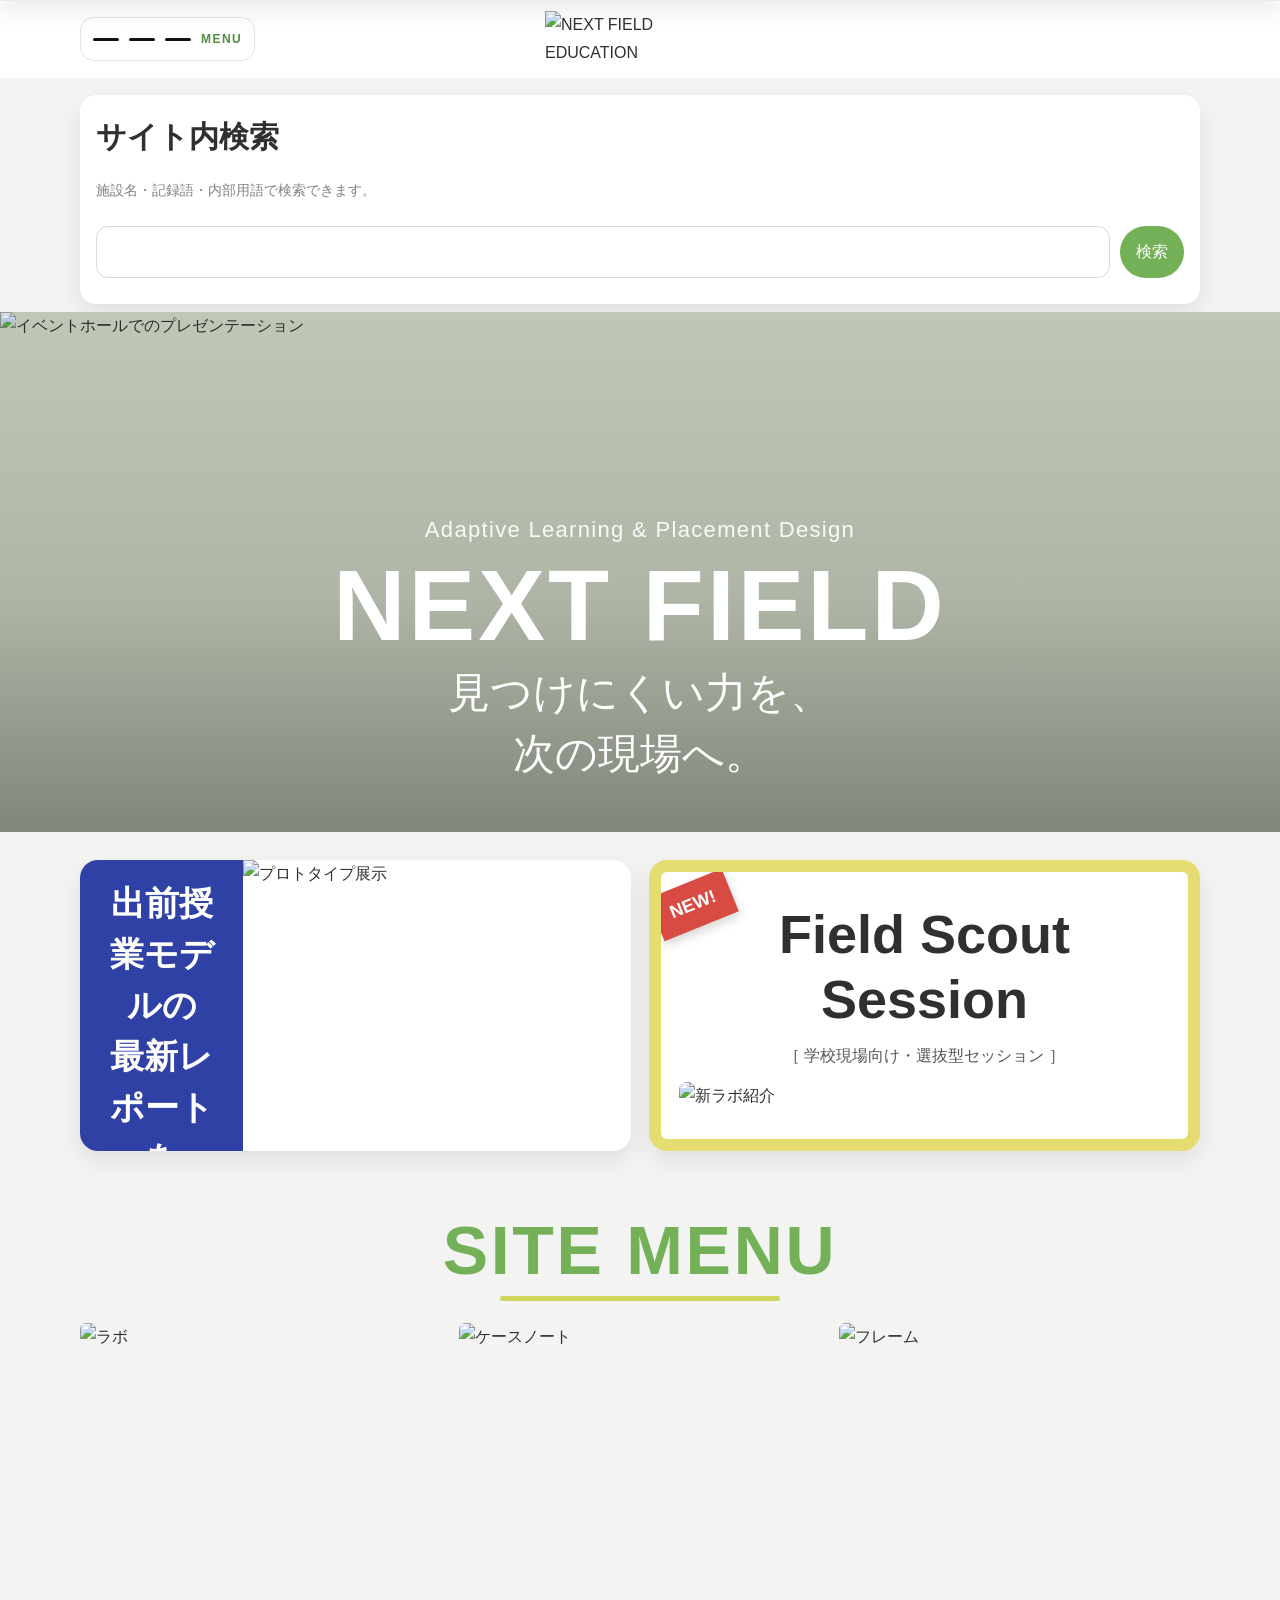
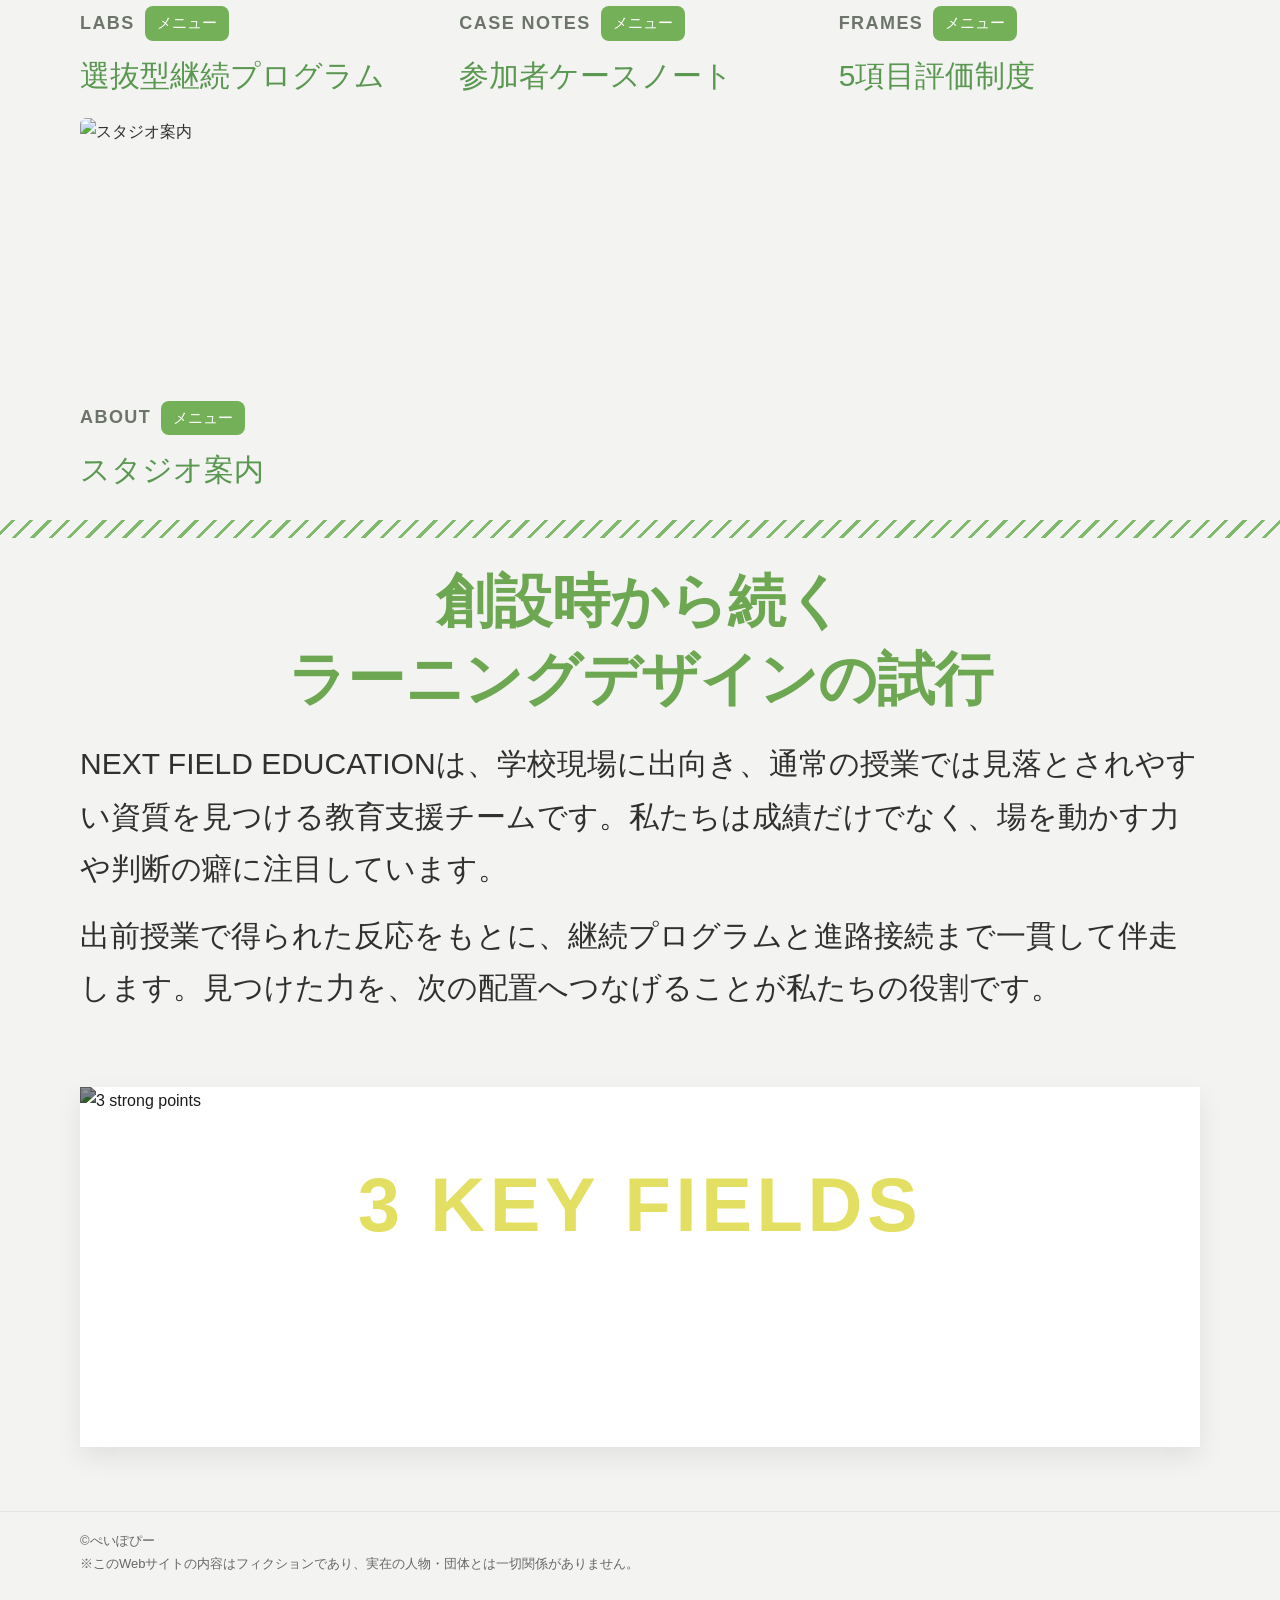
==== index.html @ 7ae996f9 "a" ====
<!doctype html><html lang="ja"><head><meta charset="UTF-8"><meta name="viewport" content="width=device-width, initial-scale=1, viewport-fit=cover"><title>NEXT FIELD EDUCATION</title><meta name="description" content="NEXT FIELD EDUCATIONの架空ラーニングスタジオサイト"><link rel="icon" href="images/img_favicon_64x64.png"><link rel="stylesheet" href="css/style.css"></head><body class="" data-dynamic-title="NEXT FIELD EDUCATION | Subject Evaluation System"><header class="site-header">
  <div class="container site-header-inner">
    <button class="menu-toggle" aria-label="メニューを開く" aria-expanded="false"><span></span><span></span><span></span><em>MENU</em></button>
    <a href="index.html" class="brand"><img src="images/img_logo_400x120.png" alt="NEXT FIELD EDUCATION"></a>
    
  </div>
  <div class="mobile-drawer">
    <nav>
      <a href="index.html">トップ</a>
      <a href="programs.html">ラボ</a>
      <a href="graduates.html">ケースノート</a>
      <a href="research.html">フレーム</a>
      <a href="company.html">スタジオ案内</a>
      <a href="contact.html">コンタクト</a>
    </nav>
  </div>
</header>

<section class="section universal-search-section">
  <div class="container">
    <div class="search-box universal-search-box">
      <div class="search-head">
        <div>
          <h2 style="margin:0">サイト内検索</h2>
          <p class="note">施設名・記録語・内部用語で検索できます。</p>
        </div>
      </div>
      <div class="search-row">
        <input id="site-search" type="search" placeholder="">
        <button id="site-search-btn" class="link-btn">検索</button>
      </div>
      <div id="search-results" class="search-results"></div>
    </div>
  </div>
</section>

<section class="hero"><img src="images/img_hero_1600x900.png" alt="イベントホールでのプレゼンテーション"><div class="hero-copy"><div class="eyebrow">Adaptive Learning &amp; Placement Design</div><h1>NEXT FIELD</h1><p data-stage-copy data-stage-copy-changed="記録の外に、分類不能な反応が残る">見つけにくい力を、<br>次の現場へ。</p></div></section>
<div class="section"><div class="container grid-2">
<article class="card banner-card"><a class="banner-link" href="programs.html"><div class="banner-copy">出前授業モデルの<br>最新レポートを<br>公開しました</div><img src="images/img_program_01_1200x800.png" alt="プロトタイプ展示"></a></article>
<article class="card feature-panel"><div class="ribbon">NEW!</div><h2>Field Scout Session</h2><span class="sub">［ 学校現場向け・選抜型セッション ］</span><img src="images/img_program_02_1200x800.png" alt="新ラボ紹介"></article>
</div></div>

<section class="section">
  <div class="container">
    <h2 class="section-title with-line">SITE MENU</h2>
    <div class="topics-grid menu-topics-grid">
      <article class="topic-card menu-topic-card">
        <a href="programs.html">
          <img src="images/img_program_01_1200x800.png" alt="ラボ">
          <div class="topic-meta"><span>LABS</span><span class="badge">メニュー</span></div>
          <div class="topic-title">選抜型継続プログラム</div>
        </a>
      </article>
      <article class="topic-card menu-topic-card">
        <a href="graduates.html">
          <img src="images/img_graduate_01_800x1000.png" alt="ケースノート">
          <div class="topic-meta"><span>CASE NOTES</span><span class="badge">メニュー</span></div>
          <div class="topic-title">参加者ケースノート</div>
        </a>
      </article>
      <article class="topic-card menu-topic-card">
        <a href="research.html">
          <img src="images/img_research_01_1200x800.png" alt="フレーム">
          <div class="topic-meta"><span>FRAMES</span><span class="badge">メニュー</span></div>
          <div class="topic-title">5項目評価制度</div>
        </a>
      </article>
      <article class="topic-card menu-topic-card">
        <a href="company.html">
          <img src="images/img_company_1200x800.png" alt="スタジオ案内">
          <div class="topic-meta"><span>ABOUT</span><span class="badge">メニュー</span></div>
          <div class="topic-title">スタジオ案内</div>
        </a>
      </article>
    </div>
  </div>
</section>

<div class="zig-divider"></div>
<section class="section text-block"><div class="container"><h3>創設時から続く<br>ラーニングデザインの試行</h3><p>NEXT FIELD EDUCATIONは、学校現場に出向き、通常の授業では見落とされやすい資質を見つける教育支援チームです。私たちは成績だけでなく、場を動かす力や判断の癖に注目しています。</p><p data-stage-copy data-stage-copy-changed="観測対象の反応を抽出し、評価ラベルへ再配置すること。">出前授業で得られた反応をもとに、継続プログラムと進路接続まで一貫して伴走します。見つけた力を、次の配置へつなげることが私たちの役割です。</p></div></section>
<section class="section"><div class="container"><div class="point-hero card"><img src="images/img_research_02_1200x800.png" alt="3 strong points"><div class="overlay"><h2>3 KEY FIELDS</h2><p>学校訪問・選抜・接続の3段階設計</p></div></div></div></section>
<footer class="footer"><div class="container"><div>©ぺいぽぴー</div><div>※このWebサイトの内容はフィクションであり、実在の人物・団体とは一切関係がありません。</div></div></footer><script src="js/config.js"></script><script src="js/script.js"></script><script src="js/effects.js"></script><script src="js/search.js"></script></body></html>
---- css/style.css ----
:root{
  --bg:#f3f3f1;
  --panel:#ffffff;
  --text:#303030;
  --muted:#6e6e6e;
  --line:#dfe2db;
  --brand:#73b057;
  --brand-deep:#4e8f3f;
  --accent:#3946a4;
  --warning:#d7d26a;
  --shadow:0 10px 24px rgba(0,0,0,.08);
  --radius:18px;
  --max:1120px;
}
*{box-sizing:border-box}
html{scroll-behavior:smooth}
body{margin:0;font-family:-apple-system,BlinkMacSystemFont,"Hiragino Sans","Yu Gothic",Meiryo,sans-serif;color:var(--text);background:var(--bg);line-height:1.75;-webkit-text-size-adjust:100%}
body.anomaly-stage{filter:saturate(.92)}
body.anomaly-stage::before{content:"";position:fixed;inset:0;pointer-events:none;background-image:radial-gradient(rgba(0,0,0,.025) 1px, transparent 1px);background-size:3px 3px;opacity:.55;mix-blend-mode:multiply;z-index:999}
img{max-width:100%;display:block} a{text-decoration:none;color:inherit} button{font:inherit}
.container{width:min(calc(100% - 28px),var(--max));margin-inline:auto}
.site-header{position:sticky;top:0;z-index:200;background:rgba(255,255,255,.96);backdrop-filter:blur(8px);border-bottom:1px solid rgba(0,0,0,.06)}
.site-header-inner{height:78px;display:flex;align-items:center;justify-content:space-between;gap:12px}
.brand{display:flex;align-items:center;gap:14px;min-width:0}.brand img{width:190px;max-width:52vw;height:auto}
.menu-toggle,.header-icon{appearance:none;border:0;background:none;padding:10px;border-radius:14px;display:grid;place-items:center;cursor:pointer}
.menu-toggle span{display:block;width:32px;height:3px;background:#111;border-radius:99px;margin:3px 0}
.header-icon{width:46px;height:46px;background:#2f6fed;color:#fff;font-weight:700;font-size:28px}
.mobile-drawer{position:fixed;inset:78px 0 auto 0;background:#fff;border-bottom:1px solid rgba(0,0,0,.08);box-shadow:var(--shadow);transform:translateY(-120%);transition:.25s ease;z-index:190}
.mobile-drawer.open{transform:translateY(0)} .mobile-drawer nav{display:grid;padding:12px 18px 18px;gap:6px}
.mobile-drawer a{padding:12px 10px;border-radius:12px;color:#444}
.mobile-drawer a:hover,.mobile-drawer a.current{background:#f2f6ef;color:var(--brand-deep)}
.hero{position:relative;overflow:hidden;background:#cfd8c6}.hero::after{content:"";position:absolute;inset:0;background:linear-gradient(to top, rgba(0,0,0,.38), rgba(0,0,0,.16) 45%, rgba(0,0,0,.08))}
.hero img{width:100%;height:min(62vw,560px);object-fit:cover}
.hero-copy{position:absolute;inset:auto 0 9% 0;z-index:2;color:#fff;text-align:center;padding-inline:18px}
.hero-copy .eyebrow{font-size:clamp(14px,2.8vw,22px);opacity:.92;letter-spacing:.06em;margin-bottom:6px}
.hero-copy h1{margin:0 0 8px;font-size:clamp(44px,11vw,100px);line-height:1;letter-spacing:.03em}
.hero-copy p{margin:0 auto;max-width:720px;font-size:clamp(17px,4.7vw,42px);line-height:1.45}
.section{padding:28px 0}.grid-2{display:grid;grid-template-columns:1fr;gap:18px}
.card{background:var(--panel);border-radius:var(--radius);box-shadow:var(--shadow);overflow:hidden}
.banner-card{background:#fff;overflow:hidden}.banner-link{display:grid;grid-template-columns:1fr 1fr;align-items:stretch}
.banner-copy{background:#3041a6;color:#fff;display:grid;place-items:center;padding:18px;font-weight:700;font-size:clamp(18px,4.8vw,34px);text-align:center;line-height:1.5}
.banner-card img{width:100%;height:100%;object-fit:cover;aspect-ratio:4/3}
.feature-panel{border:12px solid #e5dc72;background:#fff;padding:18px;position:relative}.ribbon{position:absolute;top:10px;left:-8px;background:#d84b42;color:#fff;font-weight:700;transform:rotate(-22deg);padding:7px 16px;font-size:18px;box-shadow:0 5px 10px rgba(0,0,0,.15)}
.feature-panel h2{margin:12px 0 10px;text-align:center;font-size:clamp(28px,7.2vw,54px);line-height:1.2}.feature-panel .sub{display:block;text-align:center;color:#555;margin-bottom:12px}.feature-panel img{border-radius:8px}
.section-title{color:var(--brand);text-align:center;font-size:clamp(34px,9vw,68px);line-height:1.05;font-weight:800;margin:8px 0 22px;letter-spacing:.04em}
.section-title.with-line{display:grid;gap:10px;justify-items:center}.section-title.with-line::after{content:"";width:min(280px,55vw);height:5px;background:#cfd65a;border-radius:999px}
.topics-grid{display:grid;grid-template-columns:1fr 1fr;gap:20px 18px}.topic-card{display:grid;gap:12px}.topic-card img{width:100%;aspect-ratio:1/1;object-fit:cover;border-radius:6px}
.topic-meta{display:flex;align-items:center;gap:10px;flex-wrap:wrap;font-size:18px}.badge{background:var(--brand);color:#fff;border-radius:8px;padding:4px 12px;font-size:15px}.topic-title{font-size:clamp(18px,4.5vw,30px);line-height:1.5;color:#5a9751}
.center-btn{display:inline-flex;align-items:center;gap:10px;justify-content:center;border:2px solid #e8e8d0;color:#7aa45f;background:#fff;min-width:min(290px,80vw);padding:16px 22px;border-radius:0;font-size:clamp(28px,6.5vw,42px);font-weight:500}
.zig-divider{height:18px;background:repeating-linear-gradient(-45deg, transparent 0 7px, transparent 0 10px, #64aa4e 10px 13px);opacity:.8}
.text-block{background:transparent;padding:18px 0 12px}.text-block h3{color:#6da752;text-align:center;font-size:clamp(32px,8vw,58px);line-height:1.35;margin:6px 0 20px}.text-block p{font-size:clamp(18px,4.7vw,30px);margin:0 0 14px}
.point-hero{position:relative;min-height:320px;border-radius:0;overflow:hidden;margin-top:18px}.point-hero img{width:100%;height:360px;object-fit:cover;filter:brightness(.56)}.point-hero .overlay{position:absolute;inset:0;display:grid;place-items:center;text-align:center;padding:24px}.point-hero .overlay h2{color:#e2df63;margin:0 0 10px;font-size:clamp(34px,10vw,76px);letter-spacing:.06em}.point-hero .overlay p{color:#fff;margin:0;font-size:clamp(22px,5.8vw,34px)}
.page-hero{padding:32px 0 16px}.page-hero h1{font-size:clamp(32px,8vw,60px);color:#5e9c50;line-height:1.2;margin:0 0 8px}.page-hero p{margin:0;color:#666}
.program-list,.graduate-list,.research-list,.company-grid,.subject-grid,.subject-meta{display:grid;gap:20px}
.program-card,.graduate-card,.research-card,.company-card,.truth-card,.db-card{background:#fff;border-radius:16px;box-shadow:var(--shadow);overflow:hidden}
.program-card img,.graduate-card img,.research-card img{aspect-ratio:16/10;object-fit:cover;width:100%}.graduate-card img{aspect-ratio:4/5}.content{padding:16px}.content h2,.content h3{margin:0 0 10px}.content p{margin:0 0 12px}
.link-btn,.share-btn{display:inline-flex;align-items:center;justify-content:center;gap:8px;background:var(--brand);color:#fff;border:0;border-radius:999px;padding:12px 16px;min-height:44px}
.link-btn.subtle{background:#f1f5ee;color:#547e47}.copy-panel{background:#fff;border-radius:18px;box-shadow:var(--shadow);padding:20px}.kv-small{color:#888;font-size:14px;letter-spacing:.12em;text-transform:uppercase}.stat-list{display:grid;gap:10px;padding:0;list-style:none;margin:10px 0 0}.stat-list li{display:flex;justify-content:space-between;gap:8px;border-bottom:1px dashed #ddd;padding-bottom:8px}
.search-box{display:grid;gap:10px;background:#fff;border-radius:16px;box-shadow:var(--shadow);padding:16px}.search-head{display:flex;align-items:flex-start;justify-content:space-between;gap:12px}.reset-btn{white-space:nowrap}.search-row{display:grid;grid-template-columns:1fr auto;gap:10px}.search-row input{min-height:46px;border:1px solid #d8dcd5;border-radius:12px;padding:0 14px;font-size:16px}.search-results{display:grid;gap:8px}.search-result{padding:12px;border:1px solid #e7eadf;border-radius:12px;background:#fafcf8}
.flip-grid{display:grid;gap:14px;grid-template-columns:1fr}.flip-card{perspective:1000px;cursor:pointer}.flip-card-inner{position:relative;min-height:138px;transition:transform .55s ease;transform-style:preserve-3d}.flip-card.is-flipped .flip-card-inner{transform:rotateY(180deg)}.flip-face{position:absolute;inset:0;backface-visibility:hidden;border-radius:16px;box-shadow:var(--shadow);padding:18px;display:flex;flex-direction:column;justify-content:center;background:#fff}.flip-face.back{transform:rotateY(180deg);background:#1f2228;color:#d3f1e1}
.flash-overlay,.fade-overlay,.noise-layer,.scanline-layer{position:fixed;inset:0;pointer-events:none;opacity:0;z-index:998}.flash-overlay{background:#fff}.fade-overlay{background:#000;z-index:997}.noise-layer{background-image:var(--noise-overlay-image, url("../images/anomaly/img_noise_overlay_1600x900.png"));background-size:cover;mix-blend-mode:multiply}.scanline-layer{background:repeating-linear-gradient(to bottom, rgba(255,255,255,.04) 0 2px, rgba(0,0,0,.15) 2px 4px)}
.truth-theme{--bg:#0f1115;--panel:#171a21;--text:#d8e2de;--muted:#8faaa0;--line:#273029;--brand:#7fcb9b;--brand-deep:#67a97f;background:linear-gradient(180deg,#0f1115 0,#141820 100%)}
.truth-theme .site-header{background:rgba(14,16,20,.92);border-bottom-color:rgba(255,255,255,.08)}.truth-theme .menu-toggle span{background:#dbe7df}.truth-theme .topic-title,.truth-theme .page-hero h1,.truth-theme .section-title,.truth-theme .text-block h3{color:#bde8cb}.truth-theme .copy-panel,.truth-theme .program-card,.truth-theme .graduate-card,.truth-theme .research-card,.truth-theme .company-card,.truth-theme .db-card,.truth-theme .search-box,.truth-theme .flip-face{background:#171a21}.truth-theme .feature-panel{background:#171a21;border-color:#8b8451}.truth-theme .center-btn{background:#171a21;border-color:#40463d}.truth-theme .mobile-drawer{background:#171a21}.truth-theme .mobile-drawer a:hover,.truth-theme .mobile-drawer a.current{background:#212731}
.subject-hero,.database-hero{position:relative;overflow:hidden;border-radius:18px;box-shadow:var(--shadow);min-height:300px}.subject-hero img,.database-hero img{width:100%;height:100%;min-height:300px;object-fit:cover;filter:brightness(.58)}.subject-hero .overlay,.database-hero .overlay{position:absolute;inset:0;display:flex;flex-direction:column;justify-content:flex-end;padding:20px;background:linear-gradient(to top, rgba(0,0,0,.58), rgba(0,0,0,.15))}.code-label{display:inline-block;padding:4px 10px;border:1px solid rgba(255,255,255,.2);border-radius:999px;color:#9cc3af;font-size:13px;letter-spacing:.12em;text-transform:uppercase}
.database-table{width:100%;border-collapse:collapse;font-size:15px}.database-table th,.database-table td{padding:10px;border-bottom:1px solid rgba(255,255,255,.08);text-align:left}
.footer{margin-top:36px;border-top:1px solid rgba(0,0,0,.06);padding:18px 0 28px;color:#666;font-size:13px}.truth-theme .footer{border-top-color:rgba(255,255,255,.08);color:#9ea7a2}.note{font-size:14px;color:#818181}.hidden{display:none!important}
@media (min-width:720px){.grid-2,.company-grid,.subject-grid,.subject-meta{grid-template-columns:1fr 1fr}.program-list,.graduate-list,.research-list{grid-template-columns:repeat(2,1fr)}.flip-grid{grid-template-columns:repeat(2,1fr)}.hero img{height:520px}}
@media (min-width:1024px){.program-list,.graduate-list,.research-list,.topics-grid{grid-template-columns:repeat(3,1fr)}.grid-2{grid-template-columns:1fr 1fr}.flip-grid{grid-template-columns:repeat(5,1fr)}.subject-grid{grid-template-columns:1.25fr .75fr}}

.truth-theme .database-table a{color:#bde8cb}.database-table td a{text-decoration:underline}.flip-face.back h3{color:#dff0e5}.truth-theme .search-result,.truth-theme .search-row input{background:#10141a;color:#d8e2de;border-color:#2b3139}.truth-theme .note{color:#95a39d}
.noise-overlay {position: fixed;inset: 0;z-index: 9999;overflow: hidden;isolation: isolate;opacity: 0;visibility: hidden;pointer-events: none;background:repeating-linear-gradient(0deg,rgba(210, 210, 210, 0.16) 0px,rgba(110, 110, 110, 0.22) 1px,rgba(185, 185, 185, 0.16) 2px,rgba(90, 90, 90, 0.18) 3px),linear-gradient(180deg, rgba(120,120,120,0.18), rgba(165,165,165,0.18));}
.noise-overlay.is-active {opacity: 1;visibility: visible;pointer-events: auto;}
.noise-layer-static,.noise-flash,.noise-message {position: absolute;}
.noise-layer-static {inset: -8%;pointer-events: none;z-index: 1;}
.noise-layer-1 {background:repeating-linear-gradient(0deg,rgba(240,240,240,0.18) 0px,rgba(70,70,70,0.24) 1px,rgba(200,200,200,0.18) 2px,rgba(90,90,90,0.22) 3px,rgba(170,170,170,0.14) 4px);mix-blend-mode: screen;}
.noise-layer-2 {background:repeating-linear-gradient(90deg,rgba(255,255,255,0.03) 0px,rgba(0,0,0,0.08) 2px,rgba(255,255,255,0.03) 4px),repeating-linear-gradient(0deg,rgba(255,255,255,0.08) 0px,rgba(0,0,0,0.12) 2px,rgba(255,255,255,0.06) 4px,rgba(0,0,0,0.08) 6px);mix-blend-mode: overlay;}
.noise-layer-3 {background:linear-gradient(180deg,rgba(255,255,255,0.00) 0%,rgba(255,255,255,0.16) 14%,rgba(0,0,0,0.12) 28%,rgba(255,255,255,0.10) 44%,rgba(0,0,0,0.10) 62%,rgba(255,255,255,0.12) 78%,rgba(255,255,255,0.00) 100%);opacity: 0.55;filter: blur(0.4px);}
.noise-flash {inset: 0;z-index: 2;background:linear-gradient(180deg,rgba(255,255,255,0) 0%,rgba(255,255,255,0.16) 25%,rgba(255,255,255,0) 52%,rgba(255,255,255,0.12) 76%,rgba(255,255,255,0) 100%);opacity: 0;}
.noise-message {z-index: 10;top: 50%;left: 50%;transform: translate(-50%, -50%);width: min(88vw, 760px);padding: 0 16px;text-align: center;white-space: nowrap;color: #7c0606;font-size: clamp(1.8rem, 3.2vw, 3rem);font-weight: 900;letter-spacing: 0.14em;line-height: 1.65;opacity: 1;pointer-events: none;text-shadow:0 0 1px rgba(255,255,255,0.45),0 0 3px rgba(255,255,255,0.25),0 0 4px rgba(0,0,0,1),0 0 10px rgba(0,0,0,0.98),0 0 18px rgba(0,0,0,0.95),0 3px 6px rgba(60,0,0,0.95),0 0 16px rgba(120,0,0,0.7);}
.noise-message::before,.noise-message::after {content: "サイトが改変されました。";position: absolute;inset: 0;pointer-events: none;}
.noise-message::before {color: rgba(255, 220, 220, 0.22);transform: translate(2px, 0);mix-blend-mode: screen;}
.noise-message::after {color: rgba(50, 0, 0, 0.42);transform: translate(-2px, 1px);}
.noise-overlay.is-active .noise-layer-1 {animation: staticBandA 0.08s steps(2, end) infinite;}
.noise-overlay.is-active .noise-layer-2 {animation: staticBandB 0.11s steps(3, end) infinite;}
.noise-overlay.is-active .noise-layer-3 {animation: rollingBand 0.28s linear infinite;}
.noise-overlay.is-active .noise-flash {animation: flashSweep 0.32s linear infinite;}
@keyframes staticBandA {0% {opacity: 0.95;transform: translateY(-8px) scaleY(1.04);}50% {opacity: 0.7;transform: translateY(5px) scaleY(1.01);}100% {opacity: 0.92;transform: translateY(-3px) scaleY(1.05);}}
@keyframes staticBandB {0% {opacity: 0.65;transform: translateX(-10px);}50% {opacity: 0.45;transform: translateX(12px);}100% {opacity: 0.7;transform: translateX(-6px);}}
@keyframes rollingBand {0% {transform: translateY(-24%);}100% {transform: translateY(24%);}}
@keyframes flashSweep {0% {opacity: 0;transform: translateY(-18%);}35% {opacity: 0.42;}100% {opacity: 0;transform: translateY(18%);}}
@media (max-width: 760px) {.noise-message {white-space: normal;letter-spacing: 0.08em;line-height: 1.5;}}


/* v7 adjustments */
.top-search-box{margin-top:10px; margin-bottom:6px;}
.top-search-box h2{font-size:clamp(24px,6vw,38px);}
.noise-message {position: fixed; top: 50vh; left: 50vw; transform: translate3d(calc(-50% + var(--noise-float-x, 0px)), calc(-50% + var(--noise-float-y, 0px)), 0); will-change: transform;}
.noise-overlay.is-active .noise-message {animation: noiseHoverFloat 3.2s ease-in-out infinite alternate;}
@keyframes noiseHoverFloat {0% {transform: translate3d(calc(-50% + var(--noise-float-x, 0px)), calc(-50% + var(--noise-float-y, 0px)), 0);} 50% {transform: translate3d(calc(-50% + var(--noise-float-x, 0px) + 6px), calc(-50% + var(--noise-float-y, 0px) - 8px), 0);} 100% {transform: translate3d(calc(-50% + var(--noise-float-x, 0px) - 4px), calc(-50% + var(--noise-float-y, 0px) + 6px), 0);}}
@media (max-width: 760px) {.top-search-box{margin-top:6px}.noise-message {top: 50vh; left: 50vw;}}


/* radar / case details */
.graduate-list-detailed{grid-template-columns:1fr;gap:24px}
.graduate-card-detailed{display:grid}
.graduate-card-detailed .content{display:grid;gap:14px}
.radar-block{display:grid;gap:14px;align-items:center;padding:14px;border:1px solid rgba(84,126,71,.18);border-radius:14px;background:rgba(84,126,71,.05)}
.radar-wrap{display:flex;justify-content:center;align-items:center;min-height:220px}
.radar-wrap canvas{max-width:100%;height:auto}
.score-list{list-style:none;padding:0;margin:0;display:grid;gap:8px}
.score-list li{display:flex;justify-content:space-between;gap:12px;padding-bottom:6px;border-bottom:1px dashed rgba(0,0,0,.12);font-size:14px}
.score-list li strong{font-weight:700}
.case-detail{padding:14px;border-radius:14px;background:#f7faf6;border:1px solid rgba(84,126,71,.14)}
.case-detail h3{margin:0 0 10px;color:#547e47}
.case-detail p{margin:0 0 8px}
.radar-model-grid{display:grid;gap:16px;align-items:center}
.radar-wrap-large{min-height:260px}
.score-list-model li strong{font-weight:600;color:#547e47}
.truth-theme .radar-block{background:rgba(127,203,155,.06);border-color:rgba(127,203,155,.18)}
.truth-theme .score-list li{border-bottom-color:rgba(255,255,255,.12)}
.truth-theme .case-detail{background:#12161c;border-color:rgba(127,203,155,.16)}
.truth-theme .case-detail h3,.truth-theme .score-list-model li strong{color:#bde8cb}
@media (min-width:900px){
  .graduate-card-detailed{grid-template-columns:minmax(240px,320px) 1fr}
  .radar-block{grid-template-columns:minmax(240px,320px) 1fr}
  .radar-model-grid{grid-template-columns:minmax(280px,360px) 1fr}
}


/* anomaly 2 radar shell */
.radar-flip-shell{position:relative;overflow:hidden}
.dogear-trigger{position:absolute;top:0;right:0;width:74px;height:74px;border:0;background:linear-gradient(135deg, rgba(255,255,255,.04) 0%, rgba(255,255,255,.04) 49%, rgba(230,232,228,.96) 50%, rgba(208,212,206,.96) 100%);clip-path:polygon(100% 0,100% 100%,0 0);cursor:pointer;z-index:5;box-shadow:-8px 8px 18px rgba(0,0,0,.08)}
.dogear-trigger::before{content:"";position:absolute;top:10px;right:10px;width:26px;height:26px;border-top:2px solid rgba(90,110,94,.72);border-right:2px solid rgba(90,110,94,.72);transform:rotate(0deg)}
.radar-model-flip{position:relative;transform-style:preserve-3d;transition:transform .65s ease}
.radar-model-flip.is-flipped{transform:rotateY(180deg)}
.radar-model-face{backface-visibility:hidden}
.radar-model-back{position:absolute;inset:0;transform:rotateY(180deg);padding:0;background:transparent}
.score-list-hidden li strong{color:#bde8cb}
.truth-theme .dogear-trigger{background:linear-gradient(135deg, rgba(255,255,255,.02) 0%, rgba(255,255,255,.02) 49%, rgba(57,62,68,.98) 50%, rgba(32,36,42,.98) 100%);box-shadow:-10px 10px 24px rgba(0,0,0,.26)}
.truth-theme .dogear-trigger::before{border-top-color:rgba(189,232,203,.7);border-right-color:rgba(189,232,203,.7)}
.truth-theme .score-list-hidden li strong{color:#bde8cb}

@media (max-width:760px){.search-head{flex-direction:column;align-items:stretch}.reset-btn{justify-self:start}}


.dogear-trigger.is-hidden{display:none}
.blood-text{
  color:#8a0f0f !important;
  text-shadow:
    0 0 1px rgba(255,230,230,.35),
    0 0 4px rgba(90,0,0,.35),
    0 0 10px rgba(40,0,0,.45),
    0 2px 6px rgba(20,0,0,.45);
}
.truth-theme .blood-text{
  color:#a51212 !important;
  text-shadow:
    0 0 1px rgba(255,210,210,.45),
    0 0 5px rgba(120,0,0,.45),
    0 0 12px rgba(70,0,0,.55),
    0 2px 8px rgba(0,0,0,.65);
}
.flip-face.back .blood-text{
  display:inline-block;
}


.hidden-parameter-list{display:grid;gap:12px}
.hidden-parameter-item{padding:12px 14px;border:1px solid rgba(127,203,155,.12);border-radius:14px;background:rgba(255,255,255,.03)}
.hidden-parameter-item h3{margin:0 0 6px}
.hidden-parameter-item p{margin:0 0 6px}
.param-case-ref{font-size:12px;letter-spacing:.08em;text-transform:uppercase;color:#d8b5b5}

.truth-intro-panel{border:1px solid rgba(127,203,155,.12);background:linear-gradient(180deg, rgba(255,255,255,.02), rgba(255,255,255,.01))}
.subject-truth-list{display:grid;gap:20px}
.truth-subject-card{background:#141922;border:1px solid rgba(127,203,155,.12);border-radius:18px;padding:18px;box-shadow:0 12px 28px rgba(0,0,0,.22)}
.truth-subject-head{display:flex;align-items:flex-start;justify-content:space-between;gap:12px;margin-bottom:16px}
.truth-subject-head h2{margin:8px 0 0;color:#dbe7df;font-size:clamp(24px,4.2vw,34px)}
.blood-badge{padding:8px 12px;border-radius:999px;background:rgba(140,18,18,.16);color:#d37d7d;border:1px solid rgba(175,40,40,.34);font-size:13px;letter-spacing:.08em}
.truth-two-col{display:grid;gap:16px}
.truth-block{background:#10151d;border:1px solid rgba(127,203,155,.08);border-radius:16px;padding:16px}
.truth-block h3{margin:0 0 10px;color:#bde8cb}
.truth-parameter-list{list-style:none;padding:0;margin:0;display:grid;gap:10px}
.truth-parameter-list li{display:grid;gap:4px;padding-bottom:10px;border-bottom:1px dashed rgba(255,255,255,.08)}
.truth-parameter-list strong{font-size:16px}
@media (min-width:900px){.truth-two-col{grid-template-columns:1.05fr 1fr}}


.site-header-inner{position:relative}
.site-header-inner .brand{position:absolute;left:50%;transform:translateX(-50%)}
.site-header-inner .menu-toggle{position:relative;z-index:1}

.section-tight{padding-top:8px}
.program-flow-card{background:var(--panel);border-radius:20px;box-shadow:var(--shadow);padding:20px}
.program-flow-head h2{margin:0 0 8px;color:var(--brand-deep);font-size:clamp(24px,4.8vw,34px)}
.program-flow-head p{margin:0 0 16px;color:var(--muted)}
.program-flow-grid{display:grid;gap:12px;align-items:stretch}
.flow-step{background:#f7faf6;border:1px solid rgba(84,126,71,.14);border-radius:16px;padding:16px}
.flow-step-no{display:inline-flex;align-items:center;justify-content:center;width:40px;height:40px;border-radius:999px;background:var(--brand);color:#fff;font-weight:700;margin-bottom:12px}
.flow-step h3{margin:0 0 8px;font-size:22px;line-height:1.25}
.flow-step p{margin:0;color:#555}
.flow-arrow{display:grid;place-items:center;color:var(--brand);font-size:34px;line-height:1;font-weight:700}
.program-track-grid{display:grid;gap:14px;margin-top:18px}
.track-box{border-radius:16px;background:linear-gradient(180deg,#ffffff 0%,#f7faf6 100%);border:1px solid rgba(84,126,71,.14);padding:16px}
.track-label{display:inline-flex;align-items:center;justify-content:center;width:28px;height:28px;border-radius:999px;background:#3041a6;color:#fff;font-size:14px;font-weight:700;margin-bottom:10px}
.track-box h3{margin:0 0 8px;font-size:22px;line-height:1.25}
.track-box p{margin:0;color:#555}

.truth-image{margin-bottom:12px}
.truth-image img{width:100%;border-radius:12px;object-fit:cover;display:block}

@media (min-width:900px){
  .program-flow-grid{grid-template-columns:1fr auto 1fr auto 1fr auto 1fr}
  .program-track-grid{grid-template-columns:repeat(3,1fr)}
}


.truth-image-negative img{
  filter: invert(1) hue-rotate(180deg) contrast(1.08) brightness(.95);
}
.truth-purpose-grid{
  display:grid;
  gap:18px;
}
.truth-purpose-panel,
.truth-share-panel{
  border:1px solid rgba(127,203,155,.12);
  background:linear-gradient(180deg, rgba(255,255,255,.02), rgba(255,255,255,.01));
}
.truth-share-btn{
  width:100%;
  min-height:48px;
  font-weight:700;
}
@media (min-width:900px){
  .truth-purpose-grid{
    grid-template-columns:1.3fr .8fr;
  }
}


/* database relayout v21 */
.subject-case-list{
  display:grid;
  gap:20px;
}
.subject-case-card{
  background:#141922;
  border:1px solid rgba(127,203,155,.12);
  border-radius:18px;
  padding:14px;
  box-shadow:0 12px 28px rgba(0,0,0,.22);
}
.subject-case-grid{
  display:grid;
  gap:14px;
  align-items:start;
}
.subject-case-photo img{
  width:100%;
  aspect-ratio:4/5;
  object-fit:cover;
  object-position:center 18%;
  border-radius:12px;
  border:1px solid rgba(127,203,155,.10);
  box-shadow:0 14px 28px rgba(0,0,0,.22);
  filter: invert(1) hue-rotate(180deg) contrast(1.08) brightness(.95);
}
.subject-case-main{
  display:grid;
  gap:12px;
}
.subject-case-meta{
  color:#9eb5aa;
  font-size:12px;
  letter-spacing:.12em;
  text-transform:uppercase;
}
.subject-case-main h2{
  margin:0;
  color:#dbe7df;
  font-size:clamp(28px,4vw,40px);
  line-height:1.2;
}
.subject-case-lead{
  margin:0;
  color:#b8c9c1;
}
.subject-detail-panel{
  background:#10151d;
  border:1px solid rgba(127,203,155,.08);
  border-radius:14px;
  padding:14px;
}
.subject-detail-panel h3{
  margin:0 0 10px;
  color:#bde8cb;
}
.subject-parameter-list{
  list-style:none;
  padding:0;
  margin:0;
  display:grid;
  gap:8px;
}
.subject-parameter-list li{
  display:grid;
  gap:4px;
  padding-bottom:8px;
  border-bottom:1px dashed rgba(255,255,255,.08);
}
.subject-parameter-list li:last-child{
  border-bottom:0;
  padding-bottom:0;
}
.subject-parameter-list strong{
  font-size:16px;
}
.truth-purpose-grid{
  display:grid;
  gap:18px;
}
.truth-purpose-panel,
.truth-share-panel{
  border:1px solid rgba(127,203,155,.12);
  background:linear-gradient(180deg, rgba(255,255,255,.02), rgba(255,255,255,.01));
}
.truth-purpose-panel p{
  line-height:1.9;
}
.truth-share-btn{
  width:100%;
  min-height:48px;
  font-weight:700;
}
@media (min-width: 900px){
  .subject-case-grid{
    grid-template-columns:230px 1fr;
  }
  .truth-purpose-grid{
    grid-template-columns:1.3fr .8fr;
  }
}


/* v25 cleanup after removing specific info panels */
@media (min-width:900px){
  .facility-grid{
    grid-template-columns:1fr !important;
  }
}


/* v26 universal search on all pages */
.universal-search-section{
  padding:16px 0 8px;
}
.universal-search-box{
  margin-top:0;
  margin-bottom:0;
}
.universal-search-box h2{
  font-size:clamp(20px, 4vw, 30px);
}
@media (max-width:760px){
  .universal-search-section{
    padding:12px 0 6px;
  }
}


/* v27 clearer menu */
.menu-toggle{
  display:flex !important;
  align-items:center;
  gap:10px;
  min-width:92px;
  min-height:44px;
  padding:8px 12px !important;
  border:1px solid rgba(84,126,71,.18) !important;
  background:rgba(255,255,255,.78) !important;
}
.menu-toggle em{
  font-style:normal;
  font-size:12px;
  letter-spacing:.12em;
  color:var(--brand-deep);
  font-weight:700;
}
.menu-toggle span{width:26px !important}
.mobile-drawer nav a{
  font-weight:700;
  border:1px solid rgba(84,126,71,.12);
  background:rgba(255,255,255,.72);
}
.truth-theme .menu-toggle{
  background:rgba(20,24,30,.82) !important;
  border-color:rgba(127,203,155,.20) !important;
}
.truth-theme .menu-toggle em{color:#bde8cb}
.truth-theme .mobile-drawer nav a{
  background:rgba(255,255,255,.03);
  border-color:rgba(127,203,155,.13);
}
@media (max-width:520px){
  .menu-toggle{min-width:50px;gap:0}
  .menu-toggle em{display:none}
}

/* v27 stage1 blood text */
.stage1-blood-target{color:inherit}
body.stage1-unlocked .stage1-blood-target,
.truth-theme .stage1-blood-target{
  color:#8a0f0f !important;
  font-weight:800;
  text-shadow:
    0 0 1px rgba(255,230,230,.35),
    0 0 5px rgba(90,0,0,.35),
    0 0 12px rgba(40,0,0,.45);
}
.truth-theme .stage1-blood-target{color:#a51212 !important}


/* v28: 白砂第七実務棟 is blood before anomaly1, normal after anomaly1 */
.stage1-blood-target{
  color:#8a0f0f !important;
  font-weight:800;
  text-shadow:
    0 0 1px rgba(255,230,230,.35),
    0 0 5px rgba(90,0,0,.35),
    0 0 12px rgba(40,0,0,.45);
}
body.stage1-unlocked .stage1-blood-target{
  color:inherit !important;
  font-weight:inherit;
  text-shadow:none;
}
.truth-theme .stage1-blood-target{
  color:#a51212 !important;
  font-weight:800;
  text-shadow:
    0 0 1px rgba(255,230,230,.35),
    0 0 5px rgba(90,0,0,.35),
    0 0 12px rgba(40,0,0,.45);
}


/* v28 top menu section */
.menu-topic-card a{
  display:grid;
  gap:12px;
}
.menu-topic-card img{
  aspect-ratio:4/3;
}
.menu-topic-card .topic-meta span:first-child{
  letter-spacing:.08em;
  font-weight:700;
  color:#6d756b;
}
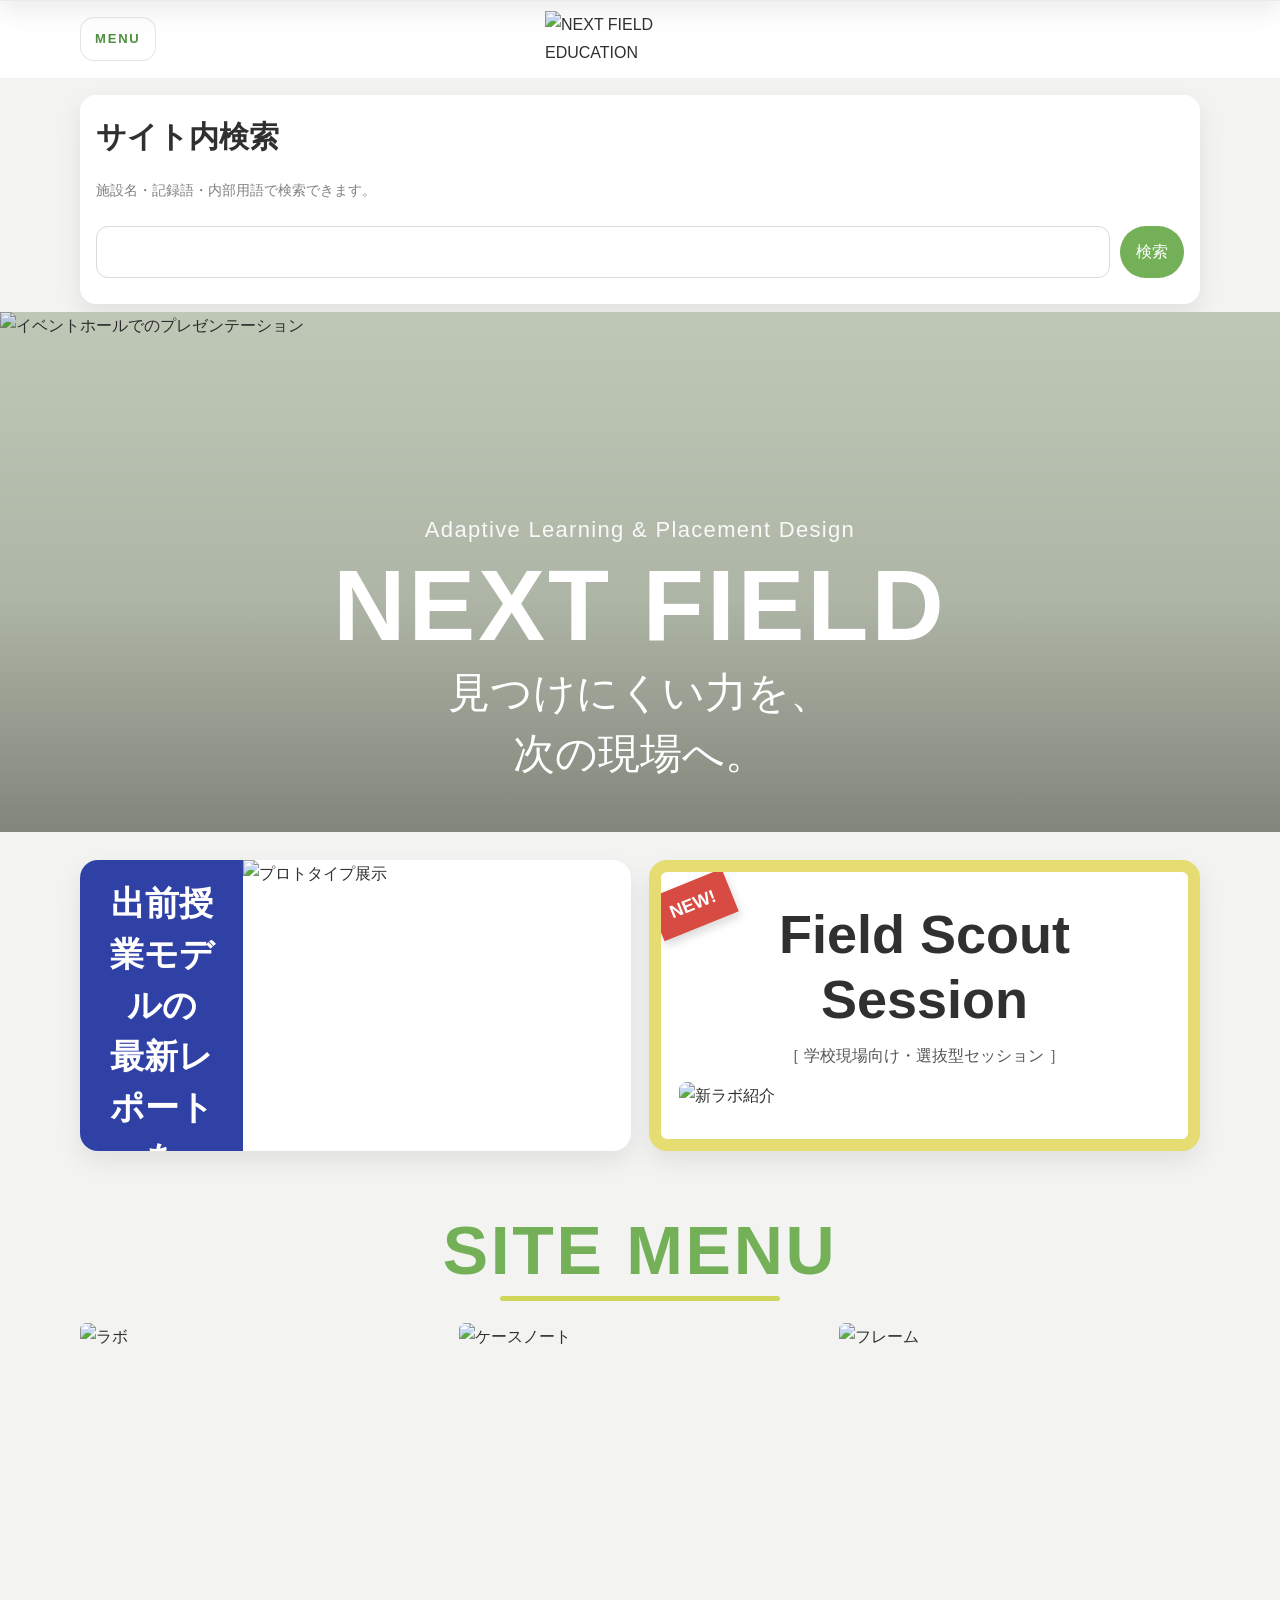
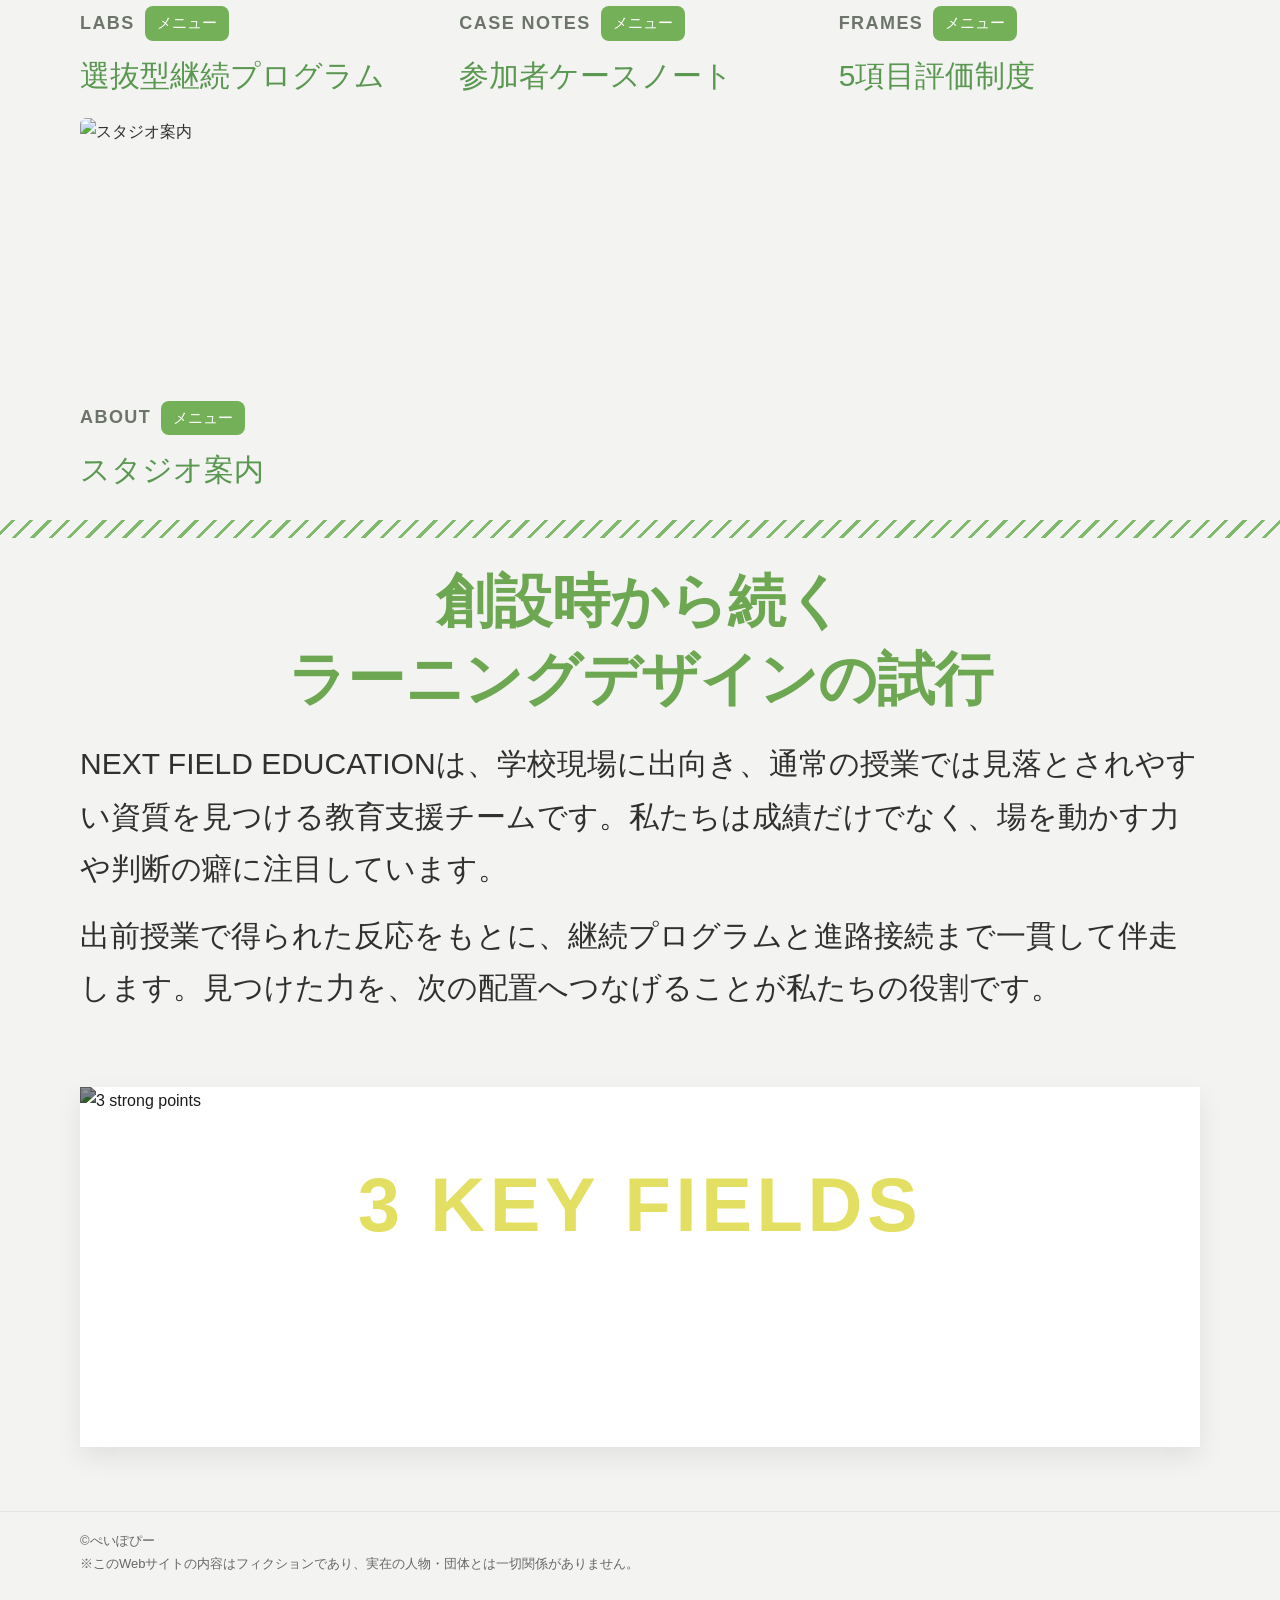
==== commit 78b3a35e: "a" ====
--- a/index.html
+++ b/index.html
@@ -1,6 +1,6 @@
 <!doctype html><html lang="ja"><head><meta charset="UTF-8"><meta name="viewport" content="width=device-width, initial-scale=1, viewport-fit=cover"><title>NEXT FIELD EDUCATION</title><meta name="description" content="NEXT FIELD EDUCATIONの架空ラーニングスタジオサイト"><link rel="icon" href="images/img_favicon_64x64.png"><link rel="stylesheet" href="css/style.css"></head><body class="" data-dynamic-title="NEXT FIELD EDUCATION | Subject Evaluation System"><header class="site-header">
   <div class="container site-header-inner">
-    <button class="menu-toggle" aria-label="メニューを開く" aria-expanded="false"><span></span><span></span><span></span><em>MENU</em></button>
+    <button class="menu-toggle menu-text-only" aria-label="メニューを開く" aria-expanded="false"><em>MENU</em></button>
     <a href="index.html" class="brand"><img src="images/img_logo_400x120.png" alt="NEXT FIELD EDUCATION"></a>
     
   </div>
--- a/css/style.css
+++ b/css/style.css
@@ -458,3 +458,39 @@
   font-weight:700;
   color:#6d756b;
 }
+
+
+/* v29 menu text only */
+.menu-toggle.menu-text-only{
+  min-width:auto !important;
+  width:auto !important;
+  padding:8px 14px !important;
+  gap:0 !important;
+}
+.menu-toggle.menu-text-only span{
+  display:none !important;
+}
+.menu-toggle.menu-text-only em{
+  display:inline !important;
+  font-size:13px;
+  letter-spacing:.14em;
+}
+
+/* v29 subject blood effect in reversed frame */
+.subject-blood-effect{
+  color:#9f0d0d !important;
+  font-weight:900;
+  letter-spacing:.04em;
+  display:inline-block;
+  text-shadow:
+    0 0 1px rgba(255,220,220,.55),
+    0 0 5px rgba(150,0,0,.55),
+    0 0 12px rgba(80,0,0,.55),
+    0 2px 5px rgba(0,0,0,.55);
+  animation: subjectBloodPulse 1.8s ease-in-out infinite alternate;
+}
+@keyframes subjectBloodPulse{
+  0%{filter:blur(0); transform:translateY(0); opacity:.86;}
+  50%{filter:blur(.15px); transform:translateY(.5px); opacity:1;}
+  100%{filter:blur(.35px); transform:translateY(-.5px); opacity:.92;}
+}
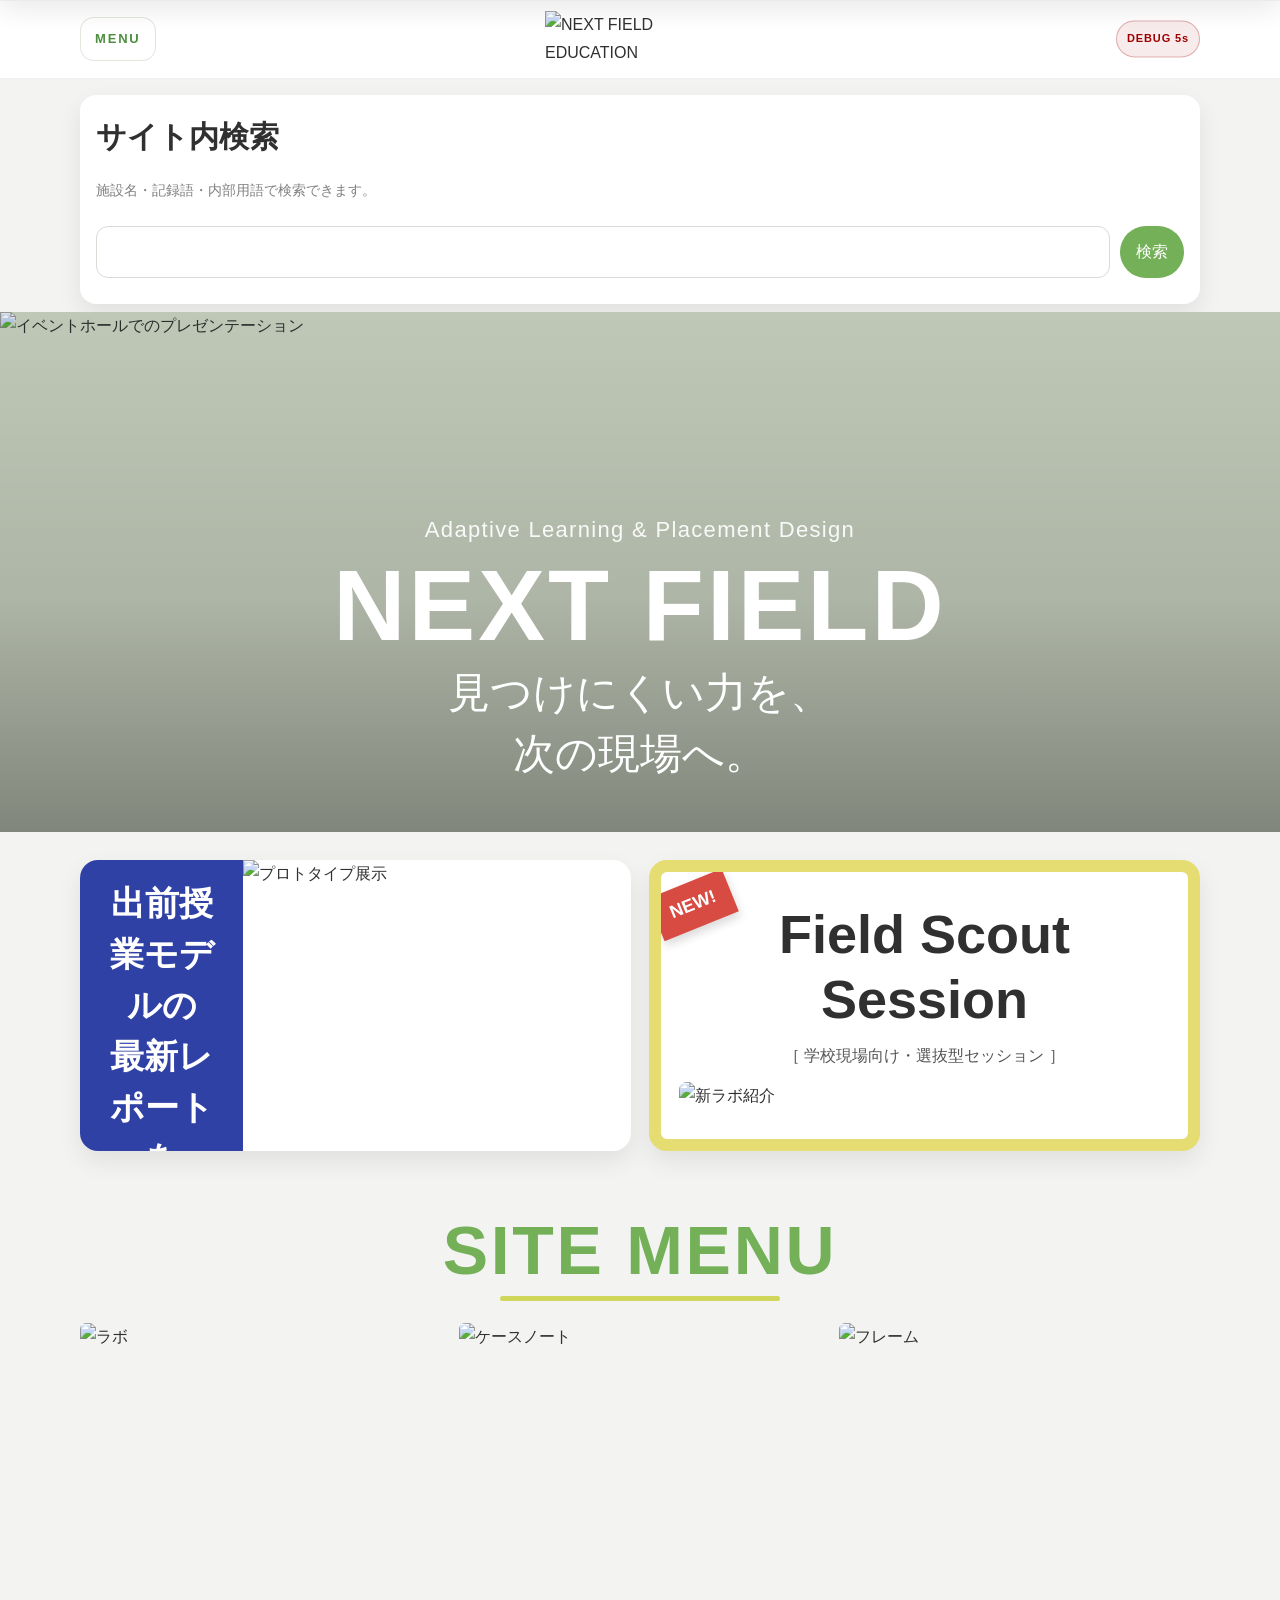
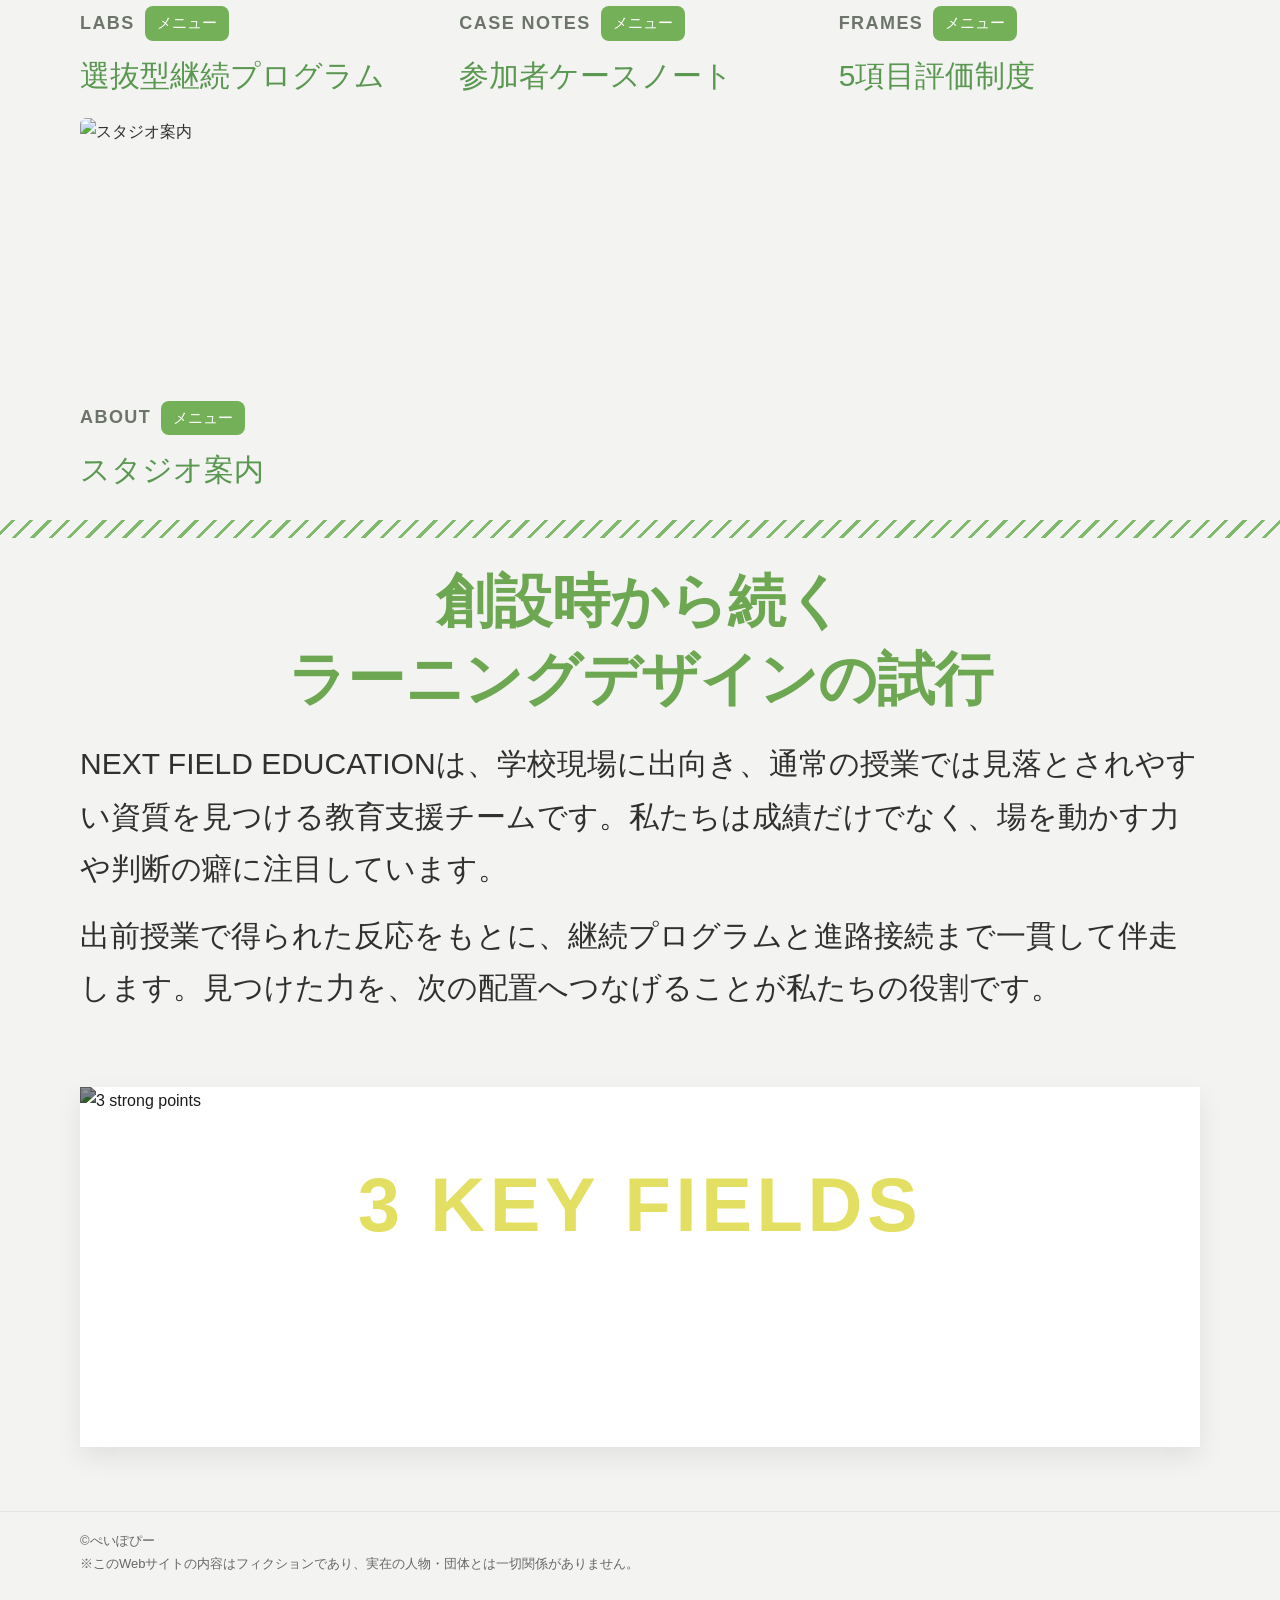
==== commit 4edbf6f5: "a" ====
--- a/index.html
+++ b/index.html
@@ -1,7 +1,7 @@
 <!doctype html><html lang="ja"><head><meta charset="UTF-8"><meta name="viewport" content="width=device-width, initial-scale=1, viewport-fit=cover"><title>NEXT FIELD EDUCATION</title><meta name="description" content="NEXT FIELD EDUCATIONの架空ラーニングスタジオサイト"><link rel="icon" href="images/img_favicon_64x64.png"><link rel="stylesheet" href="css/style.css"></head><body class="" data-dynamic-title="NEXT FIELD EDUCATION | Subject Evaluation System"><header class="site-header">
   <div class="container site-header-inner">
     <button class="menu-toggle menu-text-only" aria-label="メニューを開く" aria-expanded="false"><em>MENU</em></button>
-    <a href="index.html" class="brand"><img src="images/img_logo_400x120.png" alt="NEXT FIELD EDUCATION"></a>
+    <a href="index.html" class="brand"><img src="images/img_logo_400x120.png" alt="NEXT FIELD EDUCATION"></a><button class="debug-alter-btn" type="button" aria-label="5秒後にサイト改変演出を確認">DEBUG 5s</button>
     
   </div>
   <div class="mobile-drawer">
@@ -58,7 +58,7 @@
           <div class="topic-title">参加者ケースノート</div>
         </a>
       </article>
-      <article class="topic-card menu-topic-card">
+      <article class="topic-card menu-topic-card menu-topic-frames">
         <a href="research.html">
           <img src="images/img_research_01_1200x800.png" alt="フレーム">
           <div class="topic-meta"><span>FRAMES</span><span class="badge">メニュー</span></div>
--- a/css/style.css
+++ b/css/style.css
@@ -494,3 +494,369 @@
   50%{filter:blur(.15px); transform:translateY(.5px); opacity:1;}
   100%{filter:blur(.35px); transform:translateY(-.5px); opacity:.92;}
 }
+
+
+/* v30 stronger subject effect */
+.subject-blood-effect{
+  color:#b30000 !important;
+  font-weight:900;
+  position:relative;
+  animation: glitchBlood 1.2s infinite;
+}
+
+.subject-blood-effect::before,
+.subject-blood-effect::after{
+  content:"subject";
+  position:absolute;
+  left:0;
+  top:0;
+  opacity:.6;
+}
+
+.subject-blood-effect::before{
+  color:#ff0000;
+  transform:translate(1px,0);
+  animation: glitch1 .8s infinite;
+}
+
+.subject-blood-effect::after{
+  color:#550000;
+  transform:translate(-1px,0);
+  animation: glitch2 .8s infinite;
+}
+
+@keyframes glitchBlood{
+  0%{transform:translate(0,0);}
+  20%{transform:translate(0.5px,-0.5px);}
+  40%{transform:translate(-0.5px,0.5px);}
+  60%{transform:translate(0.5px,0.5px);}
+  80%{transform:translate(-0.5px,-0.5px);}
+  100%{transform:translate(0,0);}
+}
+
+@keyframes glitch1{
+  0%{clip-path:inset(0 0 80% 0);}
+  50%{clip-path:inset(20% 0 40% 0);}
+  100%{clip-path:inset(0 0 80% 0);}
+}
+
+@keyframes glitch2{
+  0%{clip-path:inset(80% 0 0 0);}
+  50%{clip-path:inset(40% 0 20% 0);}
+  100%{clip-path:inset(80% 0 0 0);}
+}
+
+
+/* v31: working subject-only blood/glitch effect */
+.radar-model-back .subject-blood-effect,
+.hidden-parameter-list .subject-blood-effect,
+.param-case-ref .subject-blood-effect{
+  position:relative !important;
+  display:inline-block !important;
+  color:#d90000 !important;
+  font-weight:900 !important;
+  letter-spacing:.06em !important;
+  text-shadow:
+    0 0 1px rgba(255,255,255,.55),
+    0 0 4px rgba(255,0,0,.95),
+    0 0 10px rgba(160,0,0,.85),
+    1px 0 0 rgba(255,80,80,.75),
+    -1px 0 0 rgba(30,0,0,.95) !important;
+  animation: subjectHardGlitch .75s steps(2,end) infinite !important;
+}
+
+.radar-model-back .subject-blood-effect::before,
+.hidden-parameter-list .subject-blood-effect::before,
+.param-case-ref .subject-blood-effect::before{
+  content:"subject";
+  position:absolute;
+  inset:0;
+  color:#ff2a2a;
+  opacity:.75;
+  transform:translate(2px,-1px);
+  clip-path:polygon(0 0,100% 0,100% 42%,0 42%);
+  pointer-events:none;
+  animation: subjectSliceTop .55s steps(2,end) infinite;
+}
+
+.radar-model-back .subject-blood-effect::after,
+.hidden-parameter-list .subject-blood-effect::after,
+.param-case-ref .subject-blood-effect::after{
+  content:"subject";
+  position:absolute;
+  inset:0;
+  color:#4a0000;
+  opacity:.85;
+  transform:translate(-2px,1px);
+  clip-path:polygon(0 58%,100% 58%,100% 100%,0 100%);
+  pointer-events:none;
+  animation: subjectSliceBottom .68s steps(2,end) infinite;
+}
+
+@keyframes subjectHardGlitch{
+  0%{transform:translate(0,0) skewX(0deg); filter:contrast(1.05);}
+  18%{transform:translate(1px,-1px) skewX(-4deg); filter:contrast(1.45);}
+  36%{transform:translate(-1px,1px) skewX(3deg); filter:contrast(1.2);}
+  54%{transform:translate(2px,0) skewX(-2deg); filter:contrast(1.6);}
+  72%{transform:translate(-2px,-1px) skewX(4deg); filter:contrast(1.25);}
+  100%{transform:translate(0,0) skewX(0deg); filter:contrast(1.05);}
+}
+
+@keyframes subjectSliceTop{
+  0%,100%{transform:translate(2px,-1px);}
+  50%{transform:translate(4px,0);}
+}
+
+@keyframes subjectSliceBottom{
+  0%,100%{transform:translate(-2px,1px);}
+  50%{transform:translate(-4px,2px);}
+}
+
+
+/* v32 truth share panel cleanup */
+.truth-share-panel.share-button-only{
+  display:flex;
+  align-items:center;
+  justify-content:center;
+  min-height:120px;
+}
+.truth-share-panel.share-button-only .truth-share-btn{
+  width:min(100%, 420px);
+}
+
+
+/* v34: anomaly1 unlocked - make FRAMES menu card visibly red */
+body.stage1-unlocked .menu-topic-frames{
+  position:relative;
+  border-radius:12px;
+}
+body.stage1-unlocked .menu-topic-frames a{
+  position:relative;
+  border-radius:12px;
+}
+body.stage1-unlocked .menu-topic-frames img{
+  outline:5px solid #b00000;
+  outline-offset:-5px;
+  box-shadow:
+    0 0 0 3px rgba(255,255,255,.75),
+    0 0 24px rgba(176,0,0,.75),
+    0 0 48px rgba(176,0,0,.35);
+  filter:saturate(1.15) contrast(1.08);
+}
+body.stage1-unlocked .menu-topic-frames .topic-title,
+body.stage1-unlocked .menu-topic-frames .topic-meta span:first-child{
+  color:#b00000 !important;
+  font-weight:900;
+  text-shadow:
+    0 0 1px rgba(255,230,230,.8),
+    0 0 8px rgba(176,0,0,.55);
+}
+body.stage1-unlocked .menu-topic-frames .badge{
+  background:#b00000;
+  box-shadow:0 0 14px rgba(176,0,0,.55);
+}
+body.stage1-unlocked .menu-topic-frames::after{
+  content:"RECHECK";
+  position:absolute;
+  top:10px;
+  right:10px;
+  z-index:5;
+  padding:6px 10px;
+  border-radius:999px;
+  background:#b00000;
+  color:#fff;
+  font-size:12px;
+  letter-spacing:.12em;
+  font-weight:900;
+  box-shadow:0 0 16px rgba(176,0,0,.65);
+  pointer-events:none;
+}
+
+/* v34: paper-like dog-ear curl */
+.radar-flip-shell{
+  overflow:hidden;
+}
+.dogear-trigger{
+  width:112px !important;
+  height:112px !important;
+  top:0 !important;
+  right:0 !important;
+  background:transparent !important;
+  clip-path:none !important;
+  box-shadow:none !important;
+  overflow:visible !important;
+}
+.dogear-trigger::before{
+  content:"" !important;
+  position:absolute !important;
+  top:0 !important;
+  right:0 !important;
+  width:112px !important;
+  height:112px !important;
+  border:0 !important;
+  transform:none !important;
+  background:
+    radial-gradient(110px 88px at 100% 0%,
+      rgba(255,255,255,.98) 0%,
+      rgba(248,248,244,.98) 38%,
+      rgba(226,226,220,.98) 56%,
+      rgba(166,166,160,.92) 70%,
+      rgba(90,90,88,.28) 82%,
+      rgba(0,0,0,0) 84%),
+    linear-gradient(135deg,
+      rgba(255,255,255,0) 0 49%,
+      rgba(250,250,246,.98) 50%,
+      rgba(218,218,210,.98) 69%,
+      rgba(150,150,145,.75) 83%,
+      rgba(80,80,80,.2) 100%);
+  clip-path:path("M 112 0 L 112 112 C 102 84 87 68 62 60 C 83 51 99 31 112 0 Z");
+  box-shadow:
+    -10px 14px 24px rgba(0,0,0,.20),
+    -2px 2px 0 rgba(255,255,255,.65) inset;
+  pointer-events:none;
+}
+.dogear-trigger::after{
+  content:"";
+  position:absolute;
+  right:0;
+  top:0;
+  width:112px;
+  height:112px;
+  background:
+    linear-gradient(135deg,
+      rgba(255,255,255,0) 0 48%,
+      rgba(160,160,155,.28) 49%,
+      rgba(255,255,255,.9) 53%,
+      rgba(240,240,235,.95) 62%,
+      rgba(155,155,150,.48) 100%);
+  clip-path:polygon(100% 0,100% 100%,52% 56%);
+  filter:drop-shadow(-10px 14px 10px rgba(0,0,0,.22));
+  pointer-events:none;
+}
+.dogear-label{
+  position:absolute;
+  right:12px;
+  top:16px;
+  z-index:6;
+  transform:rotate(45deg);
+  color:#7a1111;
+  font-size:10px;
+  letter-spacing:.12em;
+  font-weight:900;
+  opacity:.9;
+  pointer-events:none;
+}
+.truth-theme .dogear-label{
+  color:#e59c9c;
+}
+.truth-theme .dogear-trigger::before{
+  background:
+    radial-gradient(110px 88px at 100% 0%,
+      rgba(48,54,62,.98) 0%,
+      rgba(43,48,55,.98) 38%,
+      rgba(78,82,88,.98) 56%,
+      rgba(145,145,145,.68) 70%,
+      rgba(0,0,0,.25) 82%,
+      rgba(0,0,0,0) 84%),
+    linear-gradient(135deg,
+      rgba(255,255,255,0) 0 49%,
+      rgba(60,66,74,.98) 50%,
+      rgba(36,40,47,.98) 69%,
+      rgba(120,120,120,.65) 83%,
+      rgba(0,0,0,.25) 100%);
+}
+.truth-theme .dogear-trigger::after{
+  background:
+    linear-gradient(135deg,
+      rgba(255,255,255,0) 0 48%,
+      rgba(0,0,0,.38) 49%,
+      rgba(130,135,140,.76) 53%,
+      rgba(45,50,58,.95) 62%,
+      rgba(0,0,0,.48) 100%);
+}
+@media (max-width:760px){
+  .dogear-trigger,
+  .dogear-trigger::before,
+  .dogear-trigger::after{
+    width:84px !important;
+    height:84px !important;
+  }
+  .dogear-label{
+    right:8px;
+    top:12px;
+    font-size:9px;
+  }
+}
+
+
+/* v35 EAEO operation note */
+.eaeo-note{
+  color:#bde8cb;
+  border:1px solid rgba(127,203,155,.18);
+  background:rgba(127,203,155,.06);
+  border-radius:12px;
+  padding:10px 12px;
+  margin:0 0 14px;
+}
+.eaeo-note.small{
+  font-size:.9rem;
+  padding:8px 10px;
+  margin:0 0 10px;
+}
+
+/* v35 debug button */
+.site-header-inner{position:relative}
+.debug-alter-btn{
+  position:absolute;
+  right:0;
+  top:50%;
+  transform:translateY(-50%);
+  z-index:3;
+  appearance:none;
+  border:1px solid rgba(160,0,0,.28);
+  background:rgba(160,0,0,.08);
+  color:#9d0000;
+  font-weight:800;
+  letter-spacing:.08em;
+  font-size:11px;
+  border-radius:999px;
+  padding:8px 10px;
+  cursor:pointer;
+  min-height:36px;
+}
+.debug-alter-btn:hover,
+.debug-alter-btn.is-waiting{
+  background:#9d0000;
+  color:#fff;
+  box-shadow:0 0 18px rgba(157,0,0,.35);
+}
+.truth-theme .debug-alter-btn{
+  border-color:rgba(220,50,50,.35);
+  background:rgba(220,50,50,.10);
+  color:#ff9b9b;
+}
+.truth-theme .debug-alter-btn:hover,
+.truth-theme .debug-alter-btn.is-waiting{
+  background:#b00000;
+  color:#fff;
+}
+@media (max-width:760px){
+  .debug-alter-btn{
+    right:8px;
+    font-size:10px;
+    padding:6px 8px;
+    min-height:32px;
+  }
+  .brand img{max-width:42vw}
+}
+@media (max-width:480px){
+  .debug-alter-btn{
+    font-size:0;
+    width:36px;
+    padding:0;
+  }
+  .debug-alter-btn::after{
+    content:"5s";
+    font-size:10px;
+  }
+}
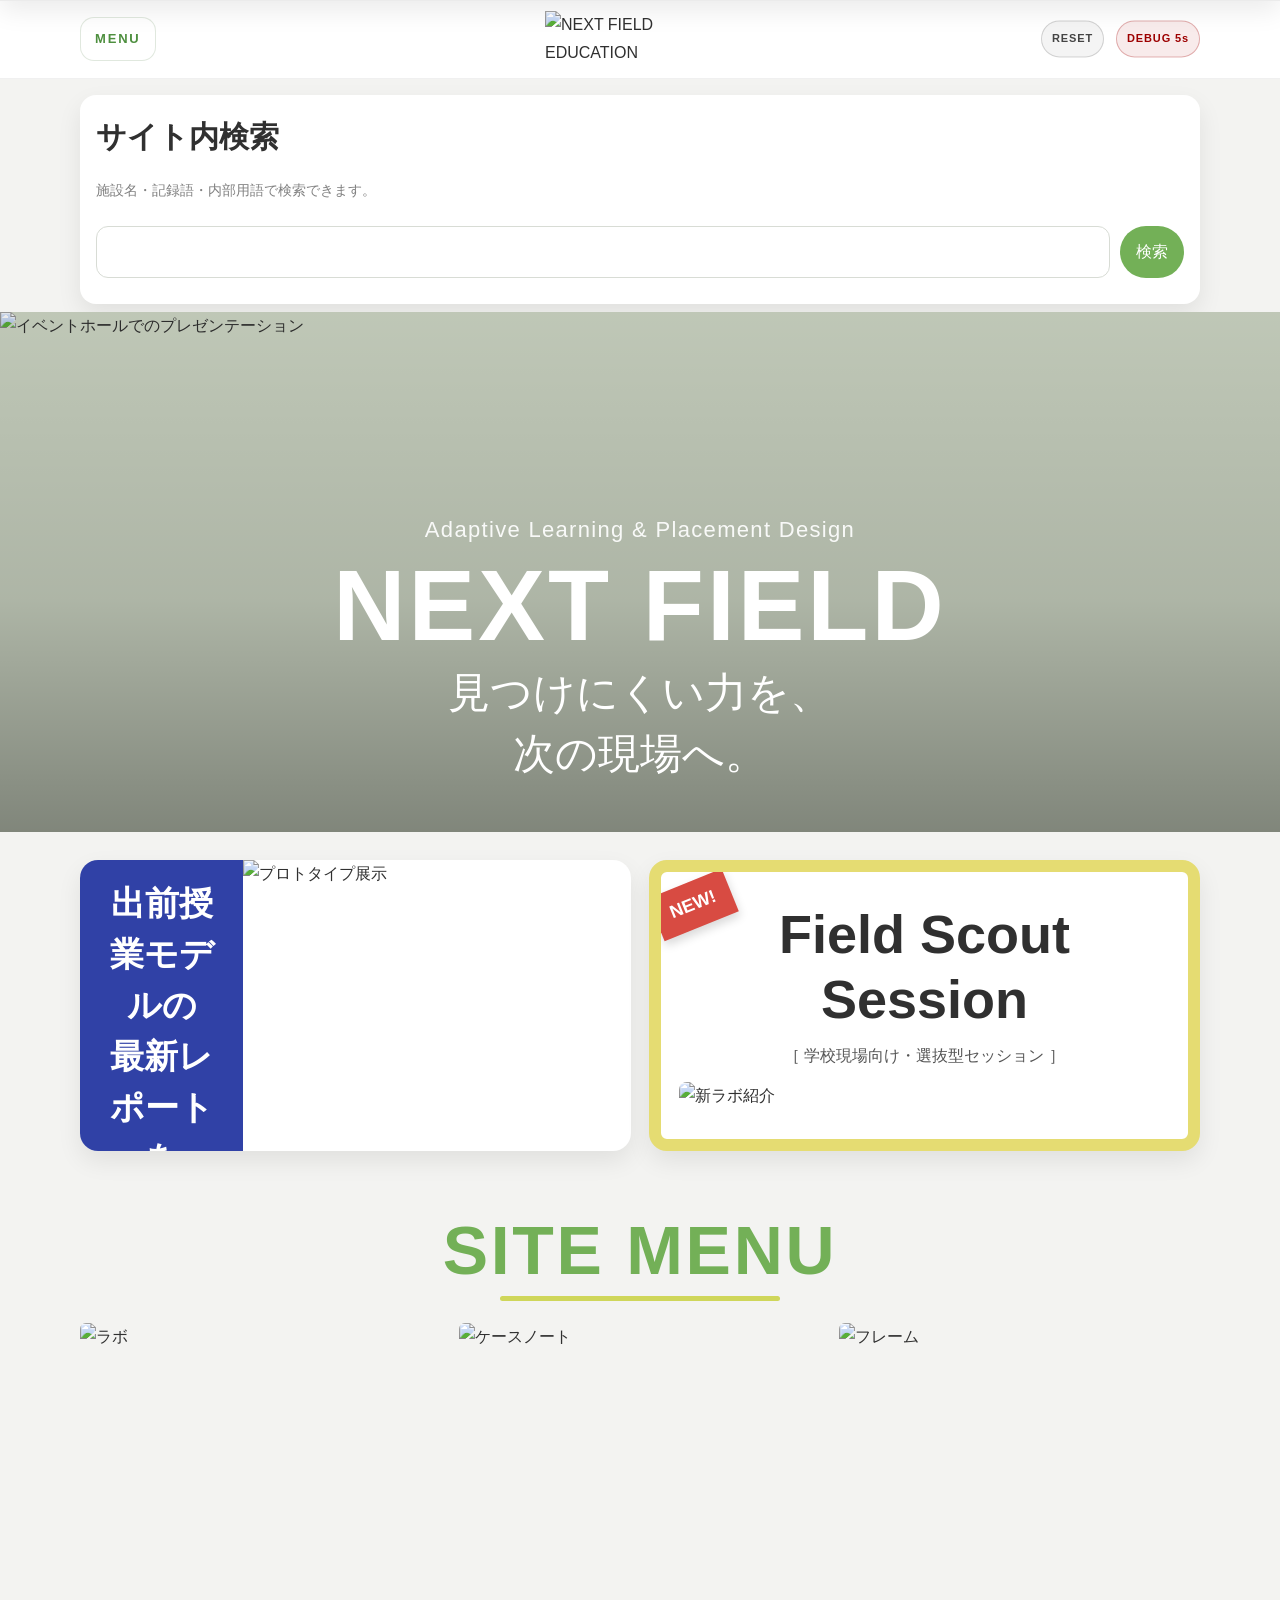
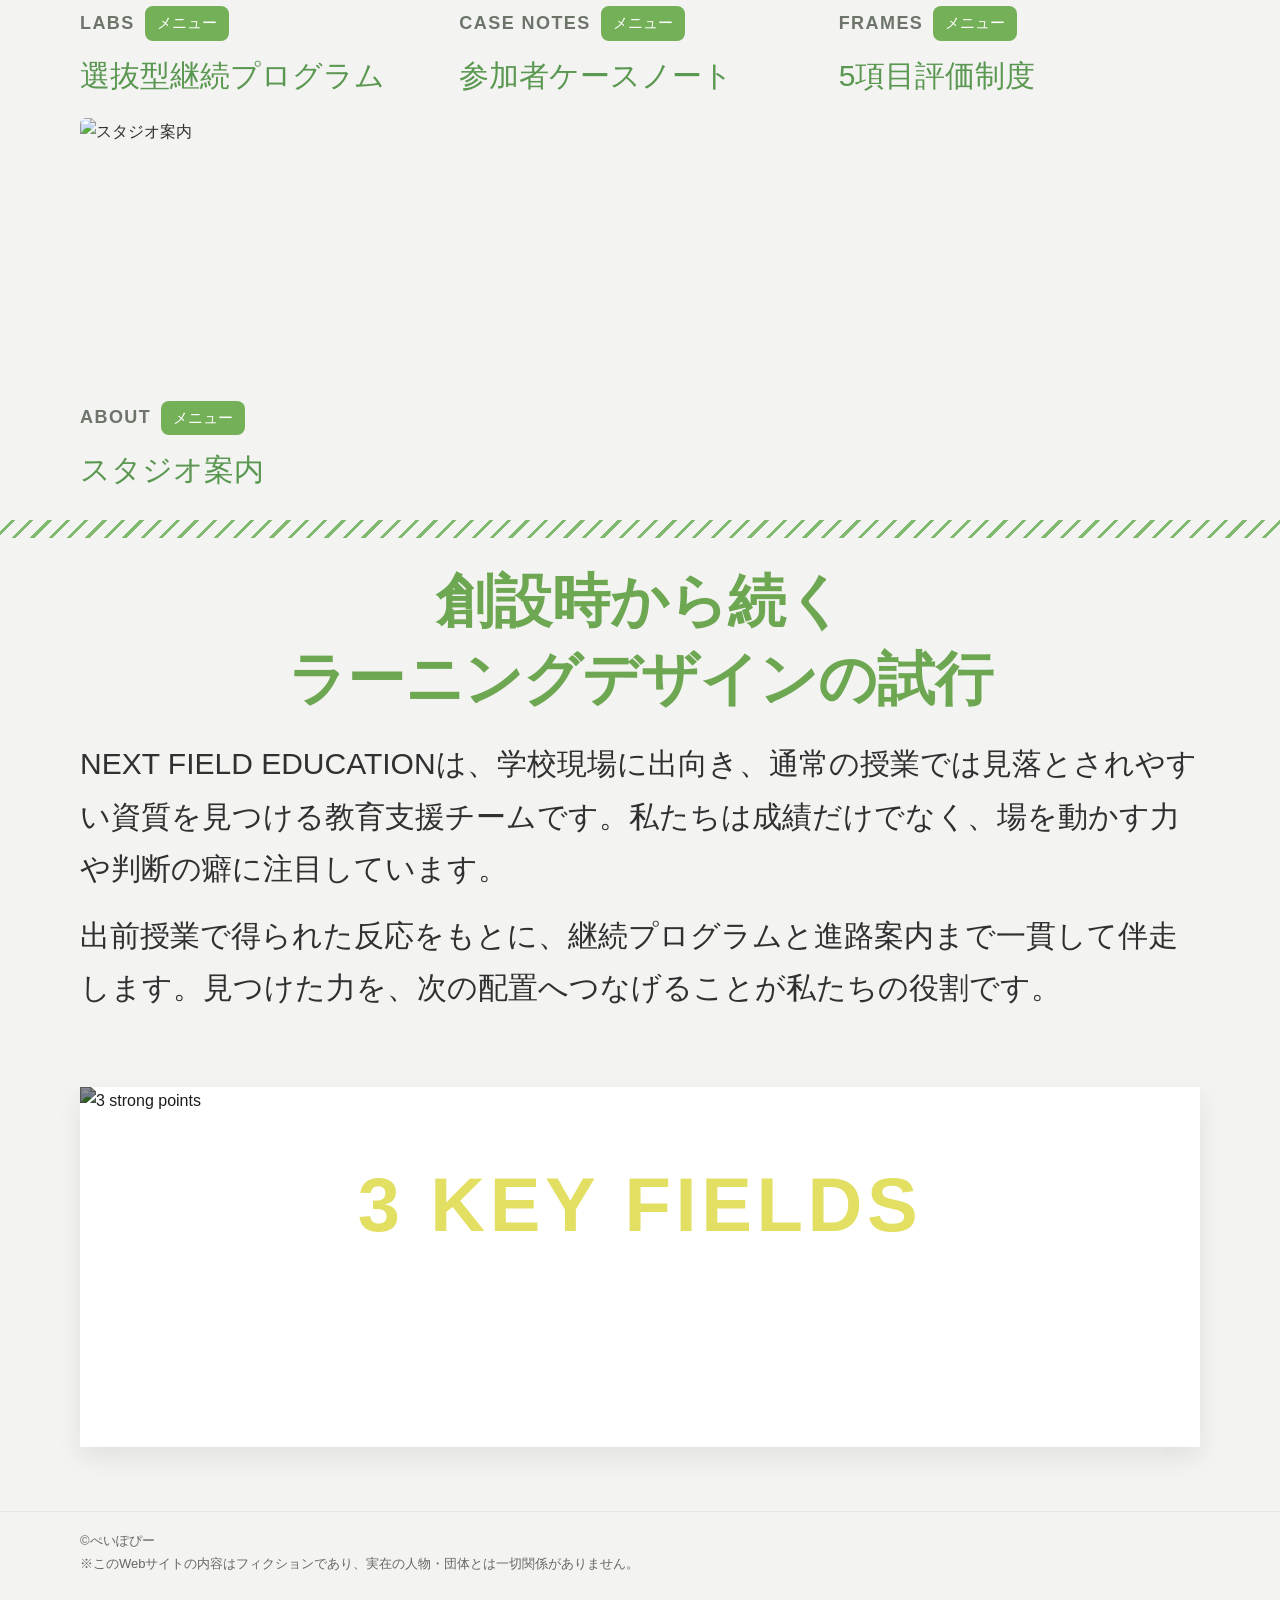
==== commit 47b2eb4b: "a" ====
--- a/index.html
+++ b/index.html
@@ -1,7 +1,7 @@
 <!doctype html><html lang="ja"><head><meta charset="UTF-8"><meta name="viewport" content="width=device-width, initial-scale=1, viewport-fit=cover"><title>NEXT FIELD EDUCATION</title><meta name="description" content="NEXT FIELD EDUCATIONの架空ラーニングスタジオサイト"><link rel="icon" href="images/img_favicon_64x64.png"><link rel="stylesheet" href="css/style.css"></head><body class="" data-dynamic-title="NEXT FIELD EDUCATION | Subject Evaluation System"><header class="site-header">
   <div class="container site-header-inner">
     <button class="menu-toggle menu-text-only" aria-label="メニューを開く" aria-expanded="false"><em>MENU</em></button>
-    <a href="index.html" class="brand"><img src="images/img_logo_400x120.png" alt="NEXT FIELD EDUCATION"></a><button class="debug-alter-btn" type="button" aria-label="5秒後にサイト改変演出を確認">DEBUG 5s</button>
+    <a href="index.html" class="brand"><img src="images/img_logo_400x120.png" alt="NEXT FIELD EDUCATION"></a><button class="debug-alter-btn" type="button" aria-label="5秒後にサイト改変演出を確認">DEBUG 5s</button><button class="explore-reset-btn" type="button" aria-label="探索状態をリセット">RESET</button>
     
   </div>
   <div class="mobile-drawer">
@@ -77,6 +77,6 @@
 </section>
 
 <div class="zig-divider"></div>
-<section class="section text-block"><div class="container"><h3>創設時から続く<br>ラーニングデザインの試行</h3><p>NEXT FIELD EDUCATIONは、学校現場に出向き、通常の授業では見落とされやすい資質を見つける教育支援チームです。私たちは成績だけでなく、場を動かす力や判断の癖に注目しています。</p><p data-stage-copy data-stage-copy-changed="観測対象の反応を抽出し、評価ラベルへ再配置すること。">出前授業で得られた反応をもとに、継続プログラムと進路接続まで一貫して伴走します。見つけた力を、次の配置へつなげることが私たちの役割です。</p></div></section>
-<section class="section"><div class="container"><div class="point-hero card"><img src="images/img_research_02_1200x800.png" alt="3 strong points"><div class="overlay"><h2>3 KEY FIELDS</h2><p>学校訪問・選抜・接続の3段階設計</p></div></div></div></section>
+<section class="section text-block"><div class="container"><h3>創設時から続く<br>ラーニングデザインの試行</h3><p>NEXT FIELD EDUCATIONは、学校現場に出向き、通常の授業では見落とされやすい資質を見つける教育支援チームです。私たちは成績だけでなく、場を動かす力や判断の癖に注目しています。</p><p data-stage-copy data-stage-copy-changed="観測対象の反応を抽出し、評価ラベルへ再配置すること。">出前授業で得られた反応をもとに、継続プログラムと進路案内まで一貫して伴走します。見つけた力を、次の配置へつなげることが私たちの役割です。</p></div></section>
+<section class="section"><div class="container"><div class="point-hero card"><img src="images/img_research_02_1200x800.png" alt="3 strong points"><div class="overlay"><h2>3 KEY FIELDS</h2><p>学校訪問・選抜・案内の3段階設計</p></div></div></div></section>
 <footer class="footer"><div class="container"><div>©ぺいぽぴー</div><div>※このWebサイトの内容はフィクションであり、実在の人物・団体とは一切関係がありません。</div></div></footer><script src="js/config.js"></script><script src="js/script.js"></script><script src="js/effects.js"></script><script src="js/search.js"></script></body></html>
--- a/css/style.css
+++ b/css/style.css
@@ -860,3 +860,52 @@
     font-size:10px;
   }
 }
+
+
+/* v36 reset button */
+.explore-reset-btn{
+  position:absolute;
+  right:96px;
+  top:50%;
+  transform:translateY(-50%);
+  z-index:3;
+  appearance:none;
+  border:1px solid rgba(80,80,80,.22);
+  background:#f4f4f4;
+  color:#444;
+  font-weight:800;
+  letter-spacing:.08em;
+  font-size:11px;
+  border-radius:999px;
+  padding:8px 10px;
+  cursor:pointer;
+  min-height:36px;
+}
+.explore-reset-btn:hover{
+  background:#222;
+  color:#fff;
+}
+.truth-theme .explore-reset-btn{
+  background:rgba(255,255,255,.06);
+  color:#ddd;
+  border-color:rgba(255,255,255,.12);
+}
+.truth-theme .explore-reset-btn:hover{
+  background:#fff;
+  color:#111;
+}
+@media (max-width:760px){
+  .explore-reset-btn{
+    right:78px;
+    font-size:10px;
+    padding:6px 8px;
+    min-height:32px;
+  }
+}
+@media (max-width:480px){
+  .explore-reset-btn{
+    width:44px;
+    font-size:9px;
+    padding:0;
+  }
+}
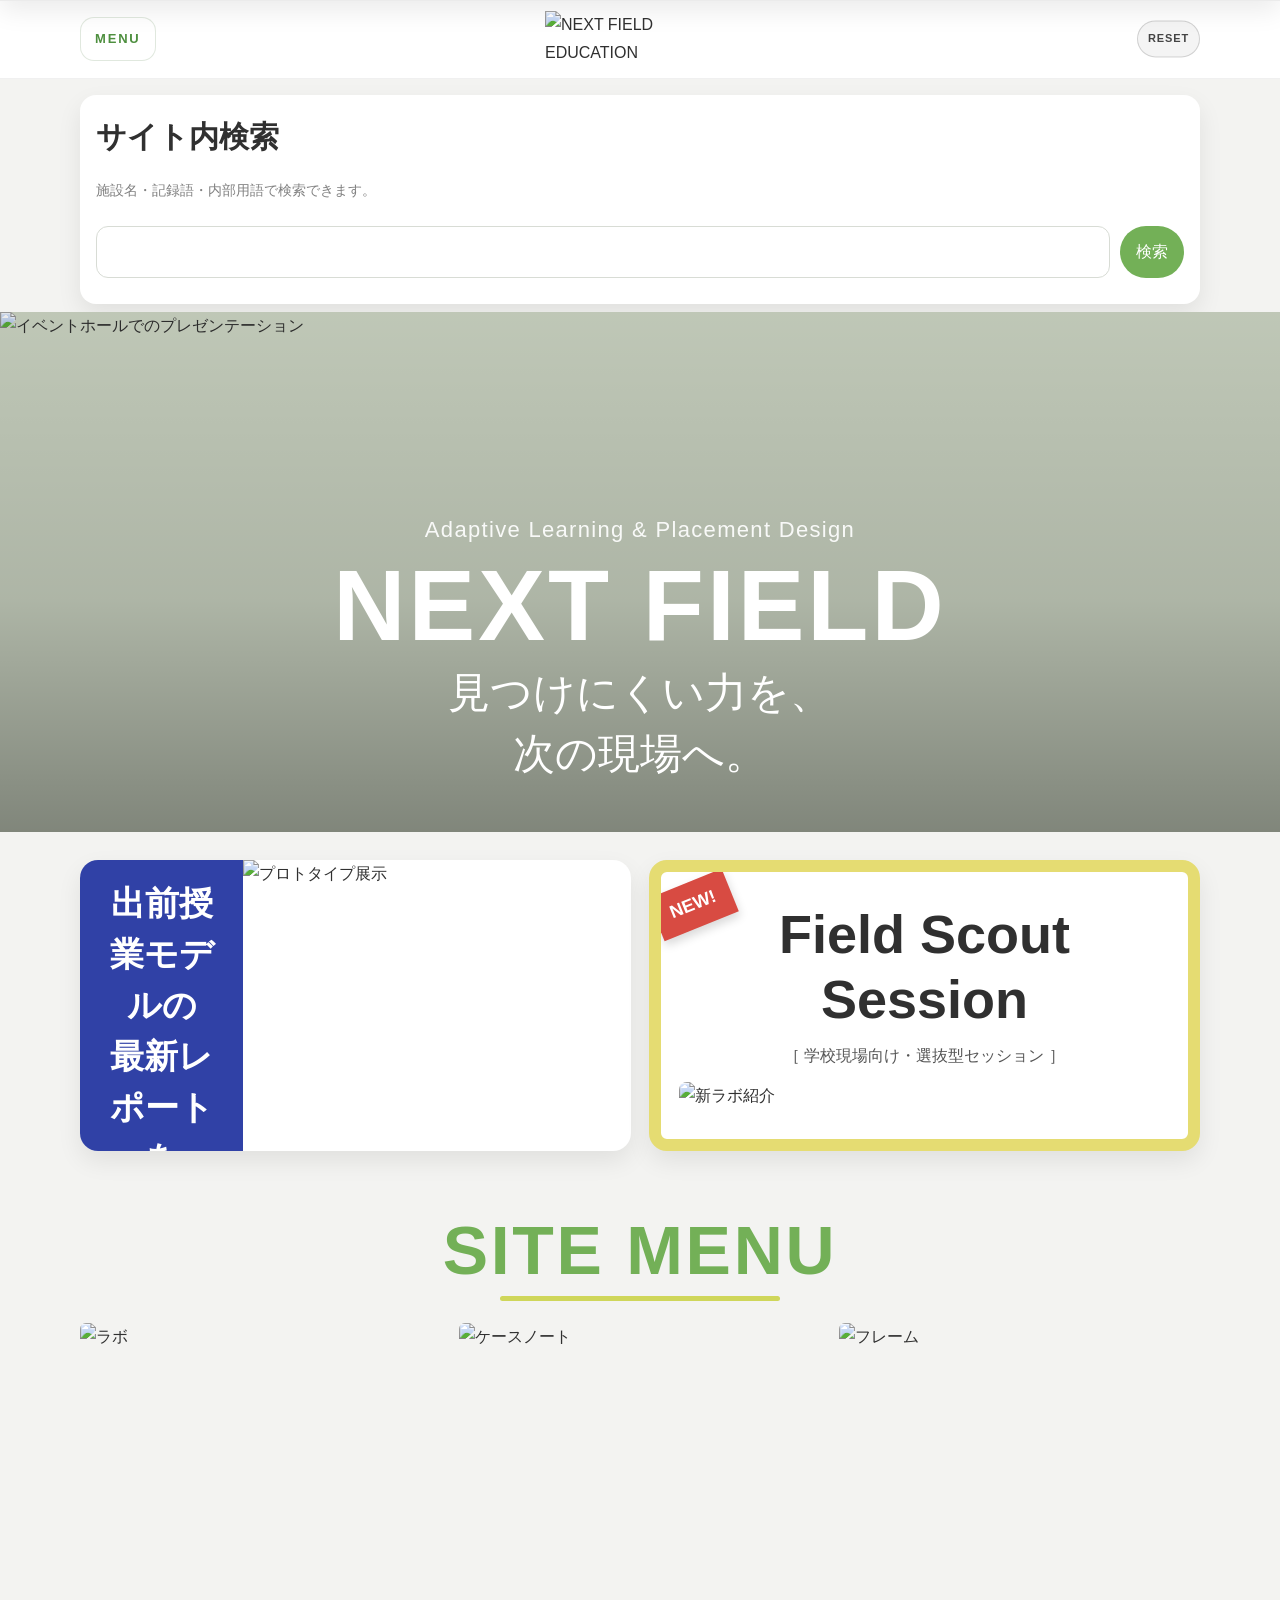
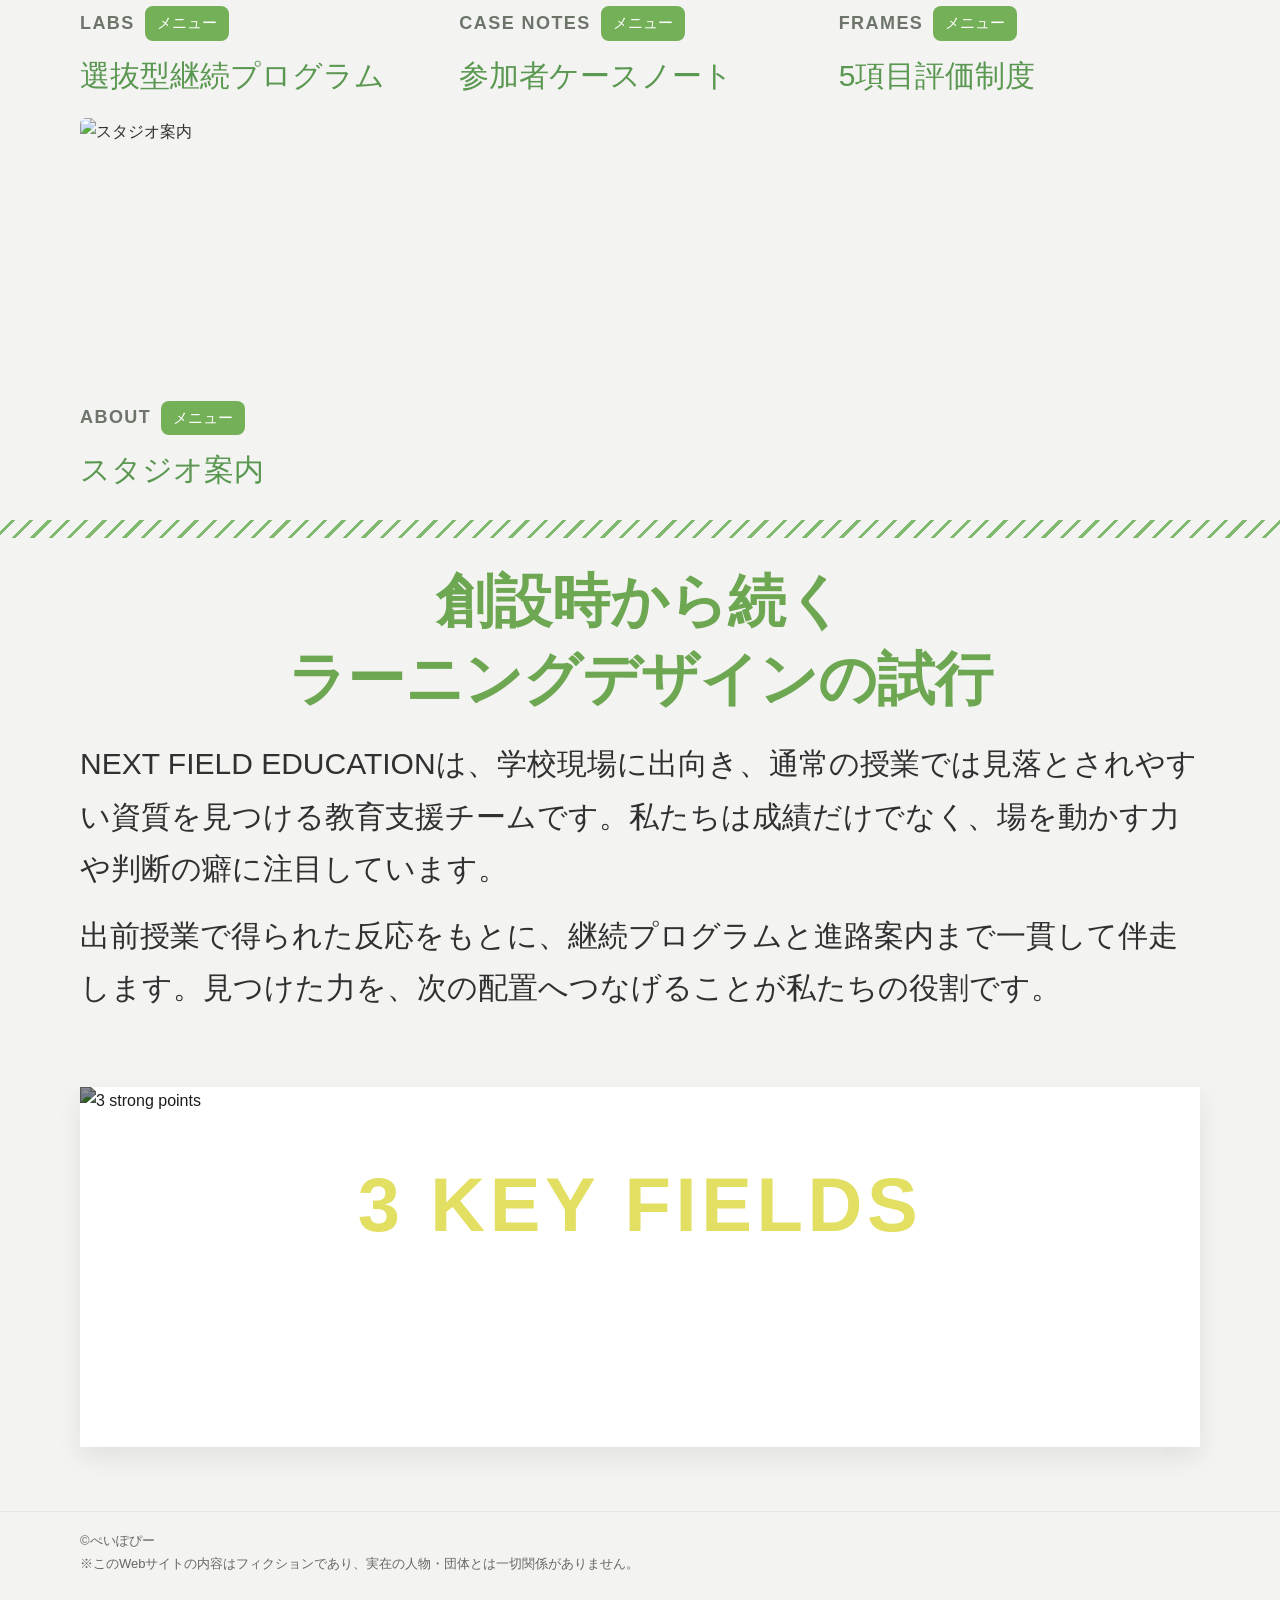
==== commit f6e9f584: "a" ====
--- a/index.html
+++ b/index.html
@@ -1,7 +1,7 @@
 <!doctype html><html lang="ja"><head><meta charset="UTF-8"><meta name="viewport" content="width=device-width, initial-scale=1, viewport-fit=cover"><title>NEXT FIELD EDUCATION</title><meta name="description" content="NEXT FIELD EDUCATIONの架空ラーニングスタジオサイト"><link rel="icon" href="images/img_favicon_64x64.png"><link rel="stylesheet" href="css/style.css"></head><body class="" data-dynamic-title="NEXT FIELD EDUCATION | Subject Evaluation System"><header class="site-header">
   <div class="container site-header-inner">
     <button class="menu-toggle menu-text-only" aria-label="メニューを開く" aria-expanded="false"><em>MENU</em></button>
-    <a href="index.html" class="brand"><img src="images/img_logo_400x120.png" alt="NEXT FIELD EDUCATION"></a><button class="debug-alter-btn" type="button" aria-label="5秒後にサイト改変演出を確認">DEBUG 5s</button><button class="explore-reset-btn" type="button" aria-label="探索状態をリセット">RESET</button>
+    <a href="index.html" class="brand"><img src="images/img_logo_400x120.png" alt="NEXT FIELD EDUCATION"></a><button class="explore-reset-btn" type="button" aria-label="探索状態をリセット">RESET</button>
     
   </div>
   <div class="mobile-drawer">
--- a/css/style.css
+++ b/css/style.css
@@ -909,3 +909,59 @@
     padding:0;
   }
 }
+
+
+/* v37 remove debug button */
+.debug-alter-btn{display:none !important}
+.explore-reset-btn{right:0 !important}
+
+/* v37 selected image hint after anomaly2 */
+.subject-hint-target{
+  position:relative;
+  outline:none;
+}
+.subject-search-hint{
+  display:none;
+  position:absolute;
+  left:50%;
+  top:50%;
+  transform:translate(-50%, -50%);
+  z-index:20;
+  padding:10px 14px;
+  border-radius:999px;
+  background:rgba(120,0,0,.92);
+  color:#fff;
+  font-weight:900;
+  letter-spacing:.08em;
+  text-transform:uppercase;
+  font-size:13px;
+  box-shadow:
+    0 0 0 1px rgba(255,220,220,.38),
+    0 0 18px rgba(150,0,0,.72),
+    0 0 34px rgba(50,0,0,.55);
+  pointer-events:none;
+  animation: subjectHintPulse 1.1s ease-in-out infinite alternate;
+  white-space:nowrap;
+}
+body.anomaly2-unlocked .subject-hint-target:hover .subject-search-hint,
+body.anomaly2-unlocked .subject-hint-target:focus-within .subject-search-hint,
+body.anomaly2-unlocked .subject-hint-target.is-selected .subject-search-hint,
+body.truth-theme .subject-hint-target:hover .subject-search-hint,
+body.truth-theme .subject-hint-target:focus-within .subject-search-hint,
+body.truth-theme .subject-hint-target.is-selected .subject-search-hint{
+  display:inline-flex;
+}
+body.anomaly2-unlocked .subject-hint-target:hover img,
+body.truth-theme .subject-hint-target:hover img{
+  filter:brightness(.58) saturate(1.15) contrast(1.15);
+}
+@keyframes subjectHintPulse{
+  from{transform:translate(-50%, -50%) scale(.98); opacity:.82;}
+  to{transform:translate(-50%, -50%) scale(1.04); opacity:1;}
+}
+@media (max-width:520px){
+  .subject-search-hint{
+    font-size:11px;
+    padding:8px 10px;
+  }
+}
